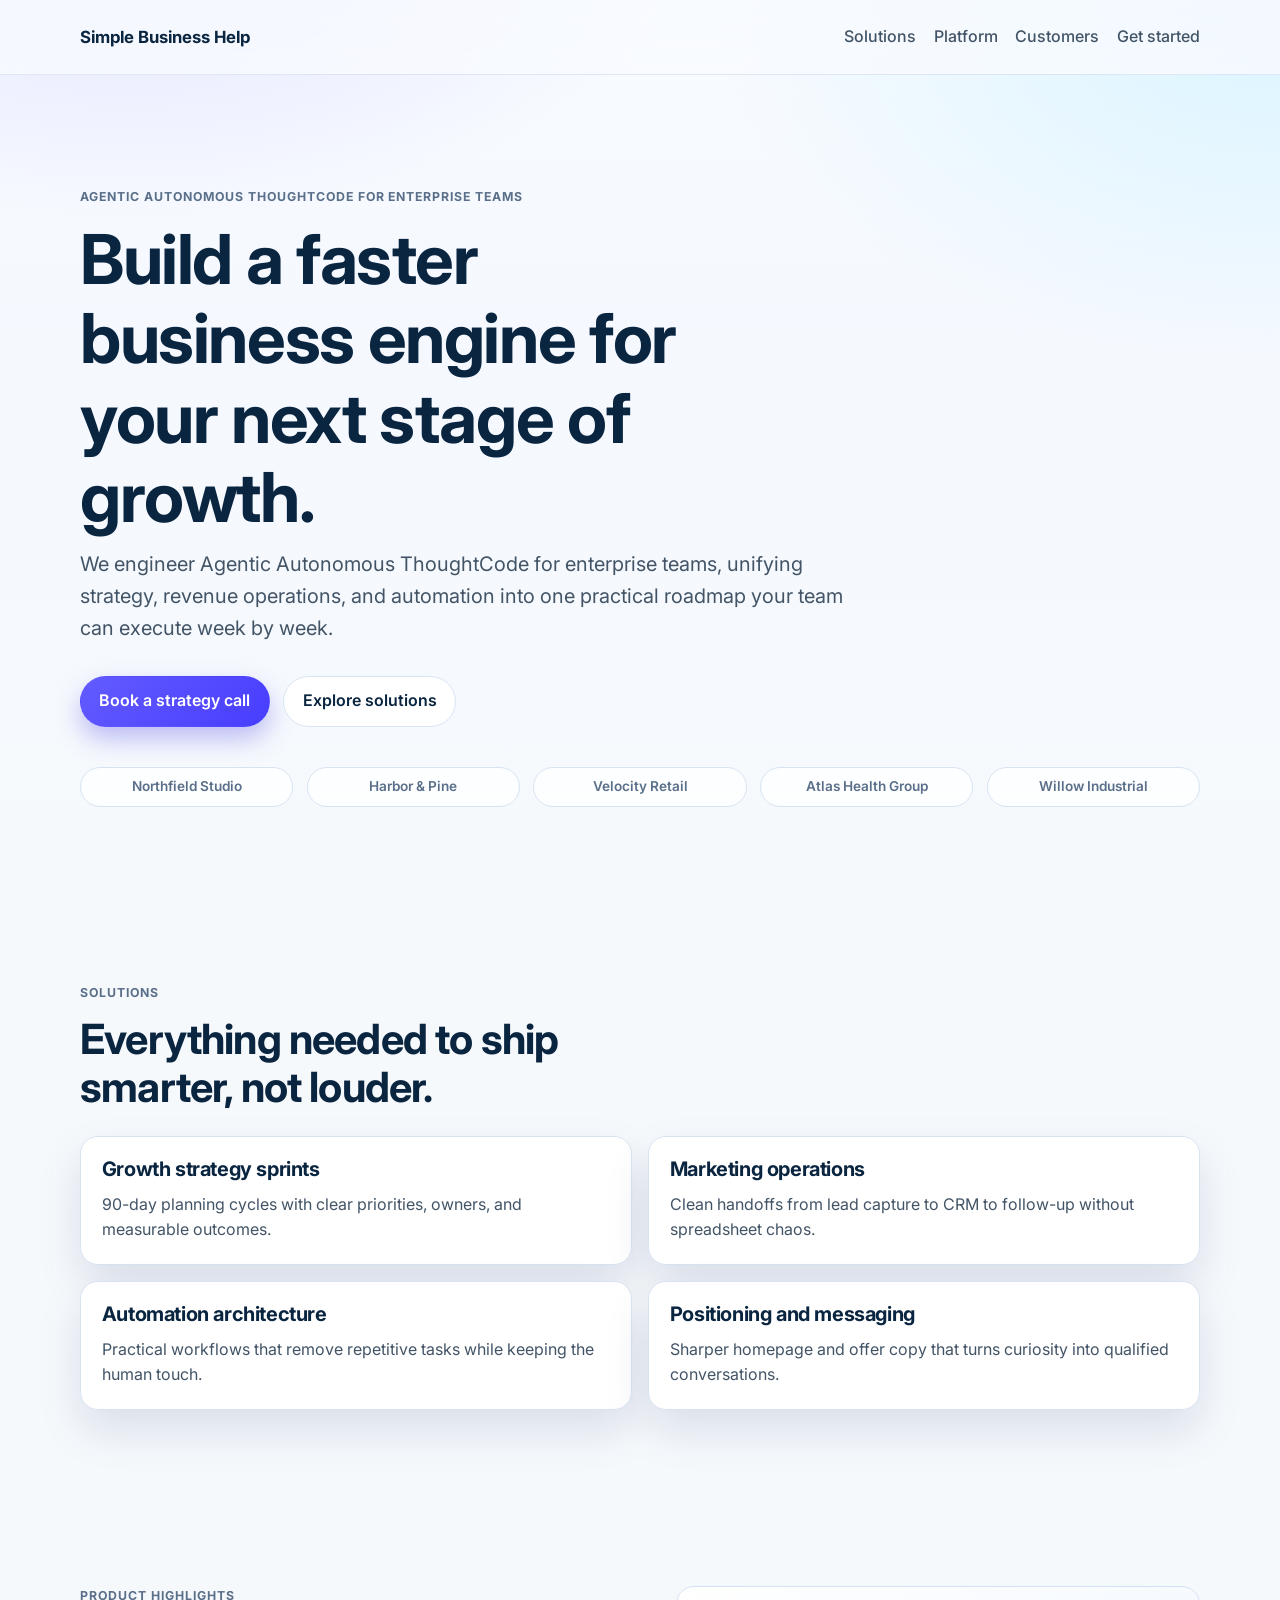
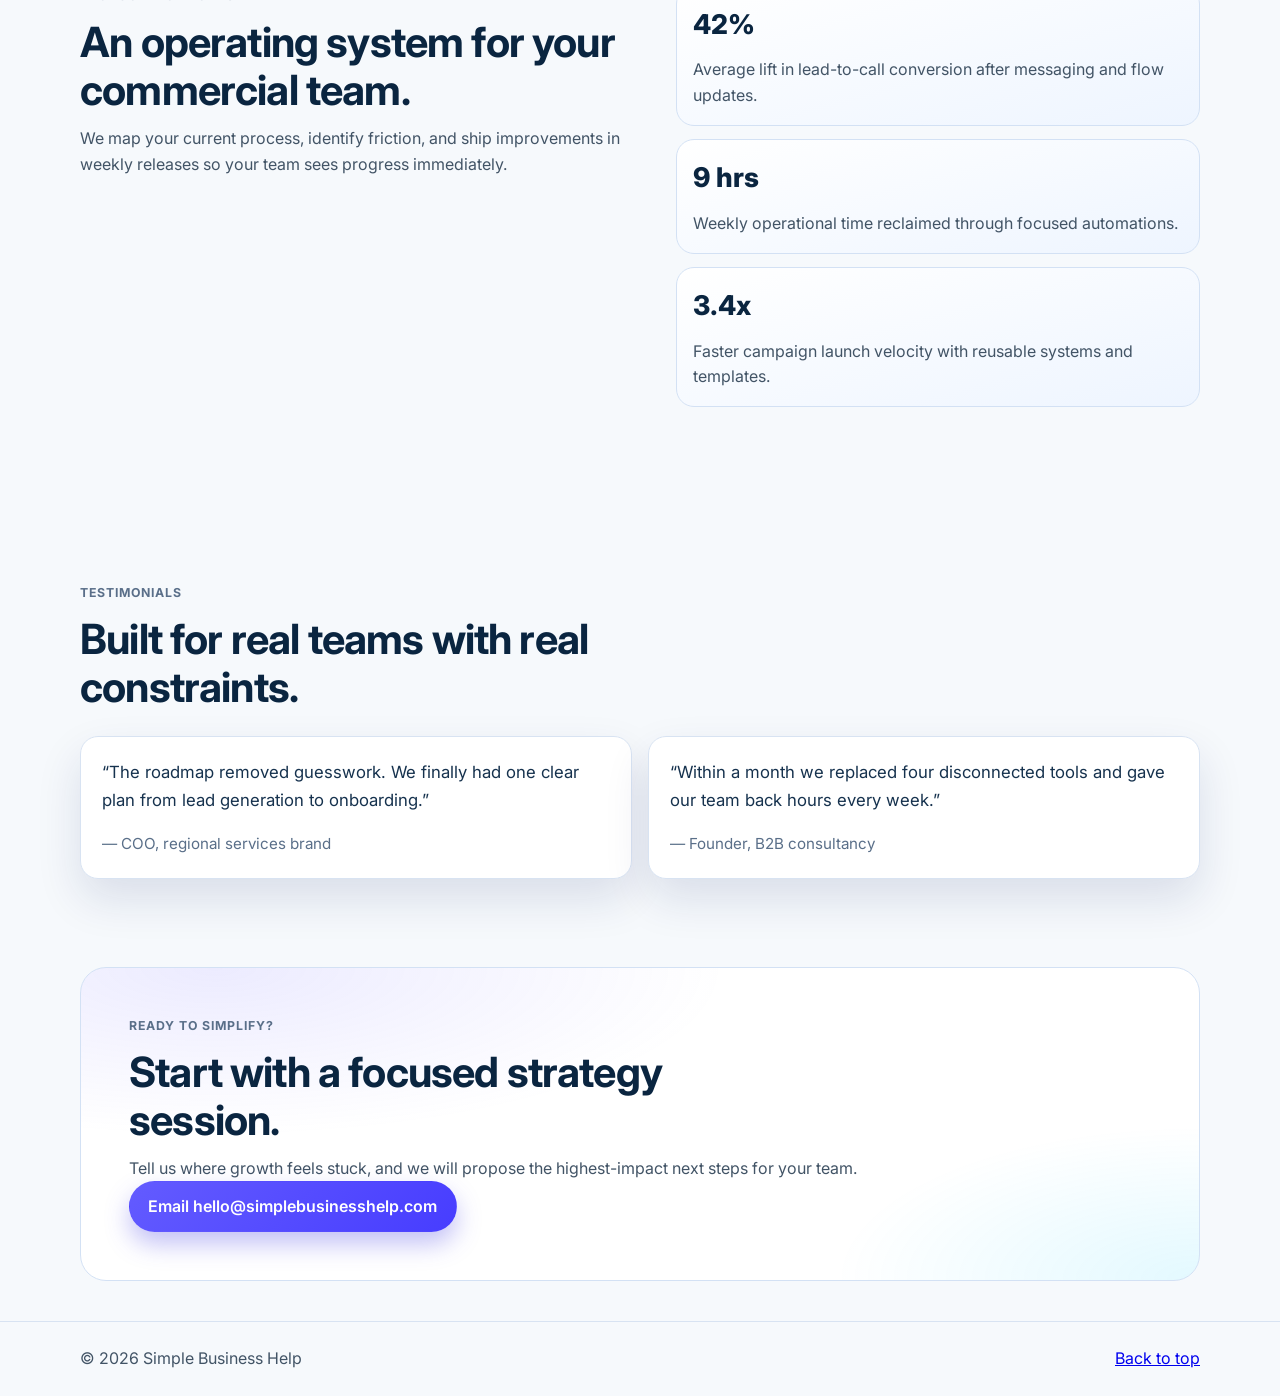
==== index.html @ e022839b "Correct capitalization in eyebrow text" ====
<!doctype html>
<html lang="en">
  <head>
    <meta charset="UTF-8" />
    <meta name="viewport" content="width=device-width, initial-scale=1.0" />
    <title>Simple Business Help</title>
    <meta
      name="description"
      content="Simple Business Help helps small teams modernize operations, marketing, and growth systems with practical advisory and implementation support."
    />
    <link rel="preconnect" href="https://fonts.googleapis.com" />
    <link rel="preconnect" href="https://fonts.gstatic.com" crossorigin />
    <link
      href="https://fonts.googleapis.com/css2?family=Inter:wght@400;500;600;700;800&display=swap"
      rel="stylesheet"
    />
    <link rel="stylesheet" href="styles.css" />
  </head>
  <body>
    <div class="page-glow" aria-hidden="true"></div>
    <header class="site-header">
      <div class="container nav-wrap">
        <a class="brand" href="#top">Simple Business Help</a>
        <button class="menu-toggle" aria-expanded="false" aria-controls="site-nav">
          Menu
        </button>
        <nav id="site-nav" class="site-nav" aria-label="Primary">
          <a href="#solutions">Solutions</a>
          <a href="#platform">Platform</a>
          <a href="#customers">Customers</a>
          <a href="#start">Get started</a>
        </nav>
      </div>
    </header>

    <main id="top">
      <section class="hero container section">
        <p class="eyebrow">Agentic Autonomous ThoughtCode for Enterprise Teams</p>
        <h1>Build a faster business engine for your next stage of growth.</h1>
        <p class="hero-copy">
          We engineer Agentic Autonomous ThoughtCode for enterprise teams, unifying strategy, revenue
          operations, and automation into one practical roadmap your team can execute week by week.
        </p>
        <div class="hero-cta">
          <a class="button button-primary" href="#start">Book a strategy call</a>
          <a class="button button-secondary" href="#solutions">Explore solutions</a>
        </div>
        <ul class="trust-strip" aria-label="Trusted by growing teams in many industries">
          <li>Northfield Studio</li>
          <li>Harbor &amp; Pine</li>
          <li>Velocity Retail</li>
          <li>Atlas Health Group</li>
          <li>Willow Industrial</li>
        </ul>
      </section>

      <section id="solutions" class="container section">
        <div class="section-title-wrap">
          <p class="eyebrow">Solutions</p>
          <h2>Everything needed to ship smarter, not louder.</h2>
        </div>
        <div class="feature-grid">
          <article class="card">
            <h3>Growth strategy sprints</h3>
            <p>90-day planning cycles with clear priorities, owners, and measurable outcomes.</p>
          </article>
          <article class="card">
            <h3>Marketing operations</h3>
            <p>Clean handoffs from lead capture to CRM to follow-up without spreadsheet chaos.</p>
          </article>
          <article class="card">
            <h3>Automation architecture</h3>
            <p>Practical workflows that remove repetitive tasks while keeping the human touch.</p>
          </article>
          <article class="card">
            <h3>Positioning and messaging</h3>
            <p>Sharper homepage and offer copy that turns curiosity into qualified conversations.</p>
          </article>
        </div>
      </section>

      <section id="platform" class="container section product-highlight">
        <div>
          <p class="eyebrow">Product highlights</p>
          <h2>An operating system for your commercial team.</h2>
          <p>
            We map your current process, identify friction, and ship improvements in weekly
            releases so your team sees progress immediately.
          </p>
        </div>
        <div class="stats-grid">
          <article class="stat-card">
            <p class="stat-value">42%</p>
            <p>Average lift in lead-to-call conversion after messaging and flow updates.</p>
          </article>
          <article class="stat-card">
            <p class="stat-value">9 hrs</p>
            <p>Weekly operational time reclaimed through focused automations.</p>
          </article>
          <article class="stat-card">
            <p class="stat-value">3.4x</p>
            <p>Faster campaign launch velocity with reusable systems and templates.</p>
          </article>
        </div>
      </section>

      <section id="customers" class="container section">
        <div class="section-title-wrap">
          <p class="eyebrow">Testimonials</p>
          <h2>Built for real teams with real constraints.</h2>
        </div>
        <div class="quote-grid">
          <blockquote class="quote-card">
            “The roadmap removed guesswork. We finally had one clear plan from lead generation to
            onboarding.”
            <cite>— COO, regional services brand</cite>
          </blockquote>
          <blockquote class="quote-card">
            “Within a month we replaced four disconnected tools and gave our team back hours every
            week.”
            <cite>— Founder, B2B consultancy</cite>
          </blockquote>
        </div>
      </section>

      <section id="start" class="container section final-cta">
        <p class="eyebrow">Ready to simplify?</p>
        <h2>Start with a focused strategy session.</h2>
        <p>
          Tell us where growth feels stuck, and we will propose the highest-impact next steps for
          your team.
        </p>
        <a class="button button-primary" href="mailto:hello@simplebusinesshelp.com"
          >Email hello@simplebusinesshelp.com</a
        >
      </section>
    </main>

    <footer class="site-footer">
      <div class="container footer-wrap">
        <p>© <span id="year"></span> Simple Business Help</p>
        <a href="#top">Back to top</a>
      </div>
    </footer>

    <script src="script.js"></script>
  </body>
</html>
---- styles.css ----
:root {
  --bg: #f6f9fc;
  --surface: #ffffff;
  --surface-soft: #f1f5fb;
  --line: #d8e3f2;
  --line-soft: #d3e1f4;
  --line-strong: rgba(216, 227, 242, 0.85);
  --text: #0a2540;
  --text-soft: #5a6f89;
  --text-strong: #16324e;
  --muted: #425466;
  --primary: #635bff;
  --primary-deep: #473dff;
  --ring: #0a2540;
  --shadow: 0 20px 45px rgba(15, 35, 95, 0.12);
  --max-width: 1120px;
  --header-height: 74px;
  --header-offset: calc(var(--header-height) + 8px);
}

* {
  box-sizing: border-box;
}

@media (prefers-reduced-motion: no-preference) {
  html {
    scroll-behavior: smooth;
  }
}

body {
  margin: 0;
  min-height: 100%;
  font-family: "Inter", -apple-system, BlinkMacSystemFont, "Segoe UI", sans-serif;
  color: var(--text);
  line-height: 1.6;
  background: var(--bg);
}

.page-glow {
  position: fixed;
  inset: 0;
  pointer-events: none;
  z-index: -1;
  background:
    radial-gradient(800px 420px at 10% -8%, rgba(99, 91, 255, 0.14), transparent 70%),
    radial-gradient(820px 520px at 100% 0, rgba(0, 200, 255, 0.12), transparent 70%),
    linear-gradient(180deg, #f8fbff 0%, #f5f9ff 35%, #f6f9fc 100%);
}

.container {
  width: min(var(--max-width), 92vw);
  margin: 0 auto;
}

.site-header {
  position: sticky;
  top: 0;
  z-index: 20;
  border-bottom: 1px solid var(--line-strong);
  backdrop-filter: blur(12px);
  background: rgba(248, 251, 255, 0.82);
}

.nav-wrap {
  min-height: var(--header-height);
  display: flex;
  align-items: center;
  justify-content: space-between;
  gap: 1rem;
}

.brand {
  color: var(--text);
  font-weight: 700;
  text-decoration: none;
  font-size: 1.05rem;
}

.site-nav {
  display: flex;
  align-items: center;
  gap: 1.1rem;
}

.site-nav a {
  color: var(--muted);
  text-decoration: none;
  font-weight: 500;
}

.menu-toggle {
  display: none;
  border: 1px solid var(--line);
  border-radius: 999px;
  background: var(--surface);
  color: var(--text);
  padding: 0.35rem 0.7rem;
  font: inherit;
}

.section {
  padding: clamp(3rem, 7vw, 5.5rem) 0;
}

.hero {
  padding-top: clamp(4rem, 9vw, 7rem);
}

.eyebrow {
  margin: 0 0 0.85rem;
  color: var(--text-soft);
  text-transform: uppercase;
  letter-spacing: 0.08em;
  font-size: 0.77rem;
  font-weight: 700;
}

h1,
h2,
h3 {
  margin: 0;
  line-height: 1.15;
  letter-spacing: -0.02em;
}

h1 {
  max-width: 15ch;
  font-size: clamp(2.2rem, 1rem + 7vw, 4.3rem);
}

h2 {
  max-width: 21ch;
  font-size: clamp(1.65rem, 0.75rem + 4vw, 2.6rem);
}

h3 {
  font-size: 1.25rem;
}

p {
  margin: 0.7rem 0 0;
  color: var(--muted);
}

.hero-copy {
  max-width: 60ch;
  font-size: clamp(1rem, 0.75rem + 1.5vw, 1.25rem);
}

section[id],
#top {
  scroll-margin-top: var(--header-offset);
}

.hero-cta {
  margin-top: 2rem;
  display: flex;
  flex-wrap: wrap;
  gap: 0.85rem;
}

.button {
  display: inline-flex;
  align-items: center;
  justify-content: center;
  text-decoration: none;
  font-weight: 600;
  padding: 0.72rem 1.15rem;
  border-radius: 999px;
  border: 1px solid transparent;
  transition: transform 160ms ease, box-shadow 160ms ease, background-color 160ms ease;
}

.button:hover,
.button:focus-visible {
  transform: translateY(-1px);
}

.button-primary {
  color: #fff;
  background: linear-gradient(135deg, var(--primary), var(--primary-deep));
  box-shadow: 0 12px 25px rgba(83, 76, 230, 0.35);
}

.button-secondary {
  color: var(--text);
  background: #fff;
  border-color: var(--line);
}

.trust-strip {
  margin: 2.5rem 0 0;
  padding: 0;
  list-style: none;
  display: grid;
  grid-template-columns: repeat(5, minmax(130px, 1fr));
  gap: 0.85rem;
}

.trust-strip li {
  text-align: center;
  border: 1px solid var(--line);
  border-radius: 999px;
  padding: 0.52rem 0.8rem;
  background: rgba(255, 255, 255, 0.75);
  color: var(--text-soft);
  font-weight: 600;
  font-size: 0.85rem;
}

.section-title-wrap {
  margin-bottom: 1.5rem;
}

.feature-grid {
  display: grid;
  gap: 1rem;
  grid-template-columns: repeat(2, minmax(0, 1fr));
}

.card {
  border: 1px solid var(--line);
  border-radius: 18px;
  background: var(--surface);
  box-shadow: var(--shadow);
  padding: 1.3rem;
}

.product-highlight {
  display: grid;
  gap: 1.2rem;
  grid-template-columns: 1.1fr 1fr;
}

.stats-grid {
  display: grid;
  gap: 0.85rem;
}

.stat-card {
  border: 1px solid var(--line-soft);
  border-radius: 18px;
  padding: 1rem;
  background: linear-gradient(165deg, #ffffff, #eef5ff);
}

.stat-value {
  margin: 0;
  color: var(--text);
  font-size: 1.7rem;
  font-weight: 800;
}

.quote-grid {
  display: grid;
  gap: 1rem;
  grid-template-columns: repeat(2, minmax(0, 1fr));
}

.quote-card {
  margin: 0;
  border: 1px solid var(--line);
  border-radius: 18px;
  background: var(--surface);
  box-shadow: var(--shadow);
  padding: 1.3rem;
  color: var(--text-strong);
  font-size: 1.05rem;
  line-height: 1.7;
}

.quote-card cite {
  display: block;
  margin-top: 1rem;
  color: var(--text-soft);
  font-style: normal;
  font-size: 0.95rem;
}

.final-cta {
  border-radius: 26px;
  border: 1px solid var(--line-soft);
  padding: clamp(2rem, 5vw, 3rem);
  background:
    radial-gradient(730px 240px at 12% 0, rgba(99, 91, 255, 0.12), transparent 70%),
    radial-gradient(520px 220px at 100% 100%, rgba(0, 200, 255, 0.11), transparent 70%),
    #fff;
}

.site-footer {
  margin-top: 2.5rem;
  border-top: 1px solid var(--line);
}

.footer-wrap {
  min-height: 74px;
  display: flex;
  align-items: center;
  justify-content: space-between;
  gap: 1rem;
  flex-wrap: wrap;
}

.site-footer p {
  margin: 0;
}

a:focus-visible,
button:focus-visible {
  outline: 2px solid var(--ring);
  outline-offset: 2px;
}

.site-nav a:hover,
.site-nav a:focus-visible,
.site-footer a:hover,
.site-footer a:focus-visible {
  color: var(--text);
}

@media (max-width: 940px) {
  .trust-strip {
    grid-template-columns: repeat(3, minmax(0, 1fr));
  }

  .product-highlight,
  .quote-grid {
    grid-template-columns: 1fr;
  }
}

@media (max-width: 760px) {
  .menu-toggle {
    display: inline-flex;
  }

  .site-nav {
    position: absolute;
    top: calc(100% + 1px);
    left: 0;
    right: 0;
    display: none;
    flex-direction: column;
    align-items: flex-start;
    gap: 0.75rem;
    border-bottom: 1px solid var(--line);
    background: rgba(248, 251, 255, 0.97);
    padding: 1rem 4vw;
  }

  .site-nav.open {
    display: flex;
  }

  .feature-grid,
  .trust-strip {
    grid-template-columns: 1fr;
  }
}
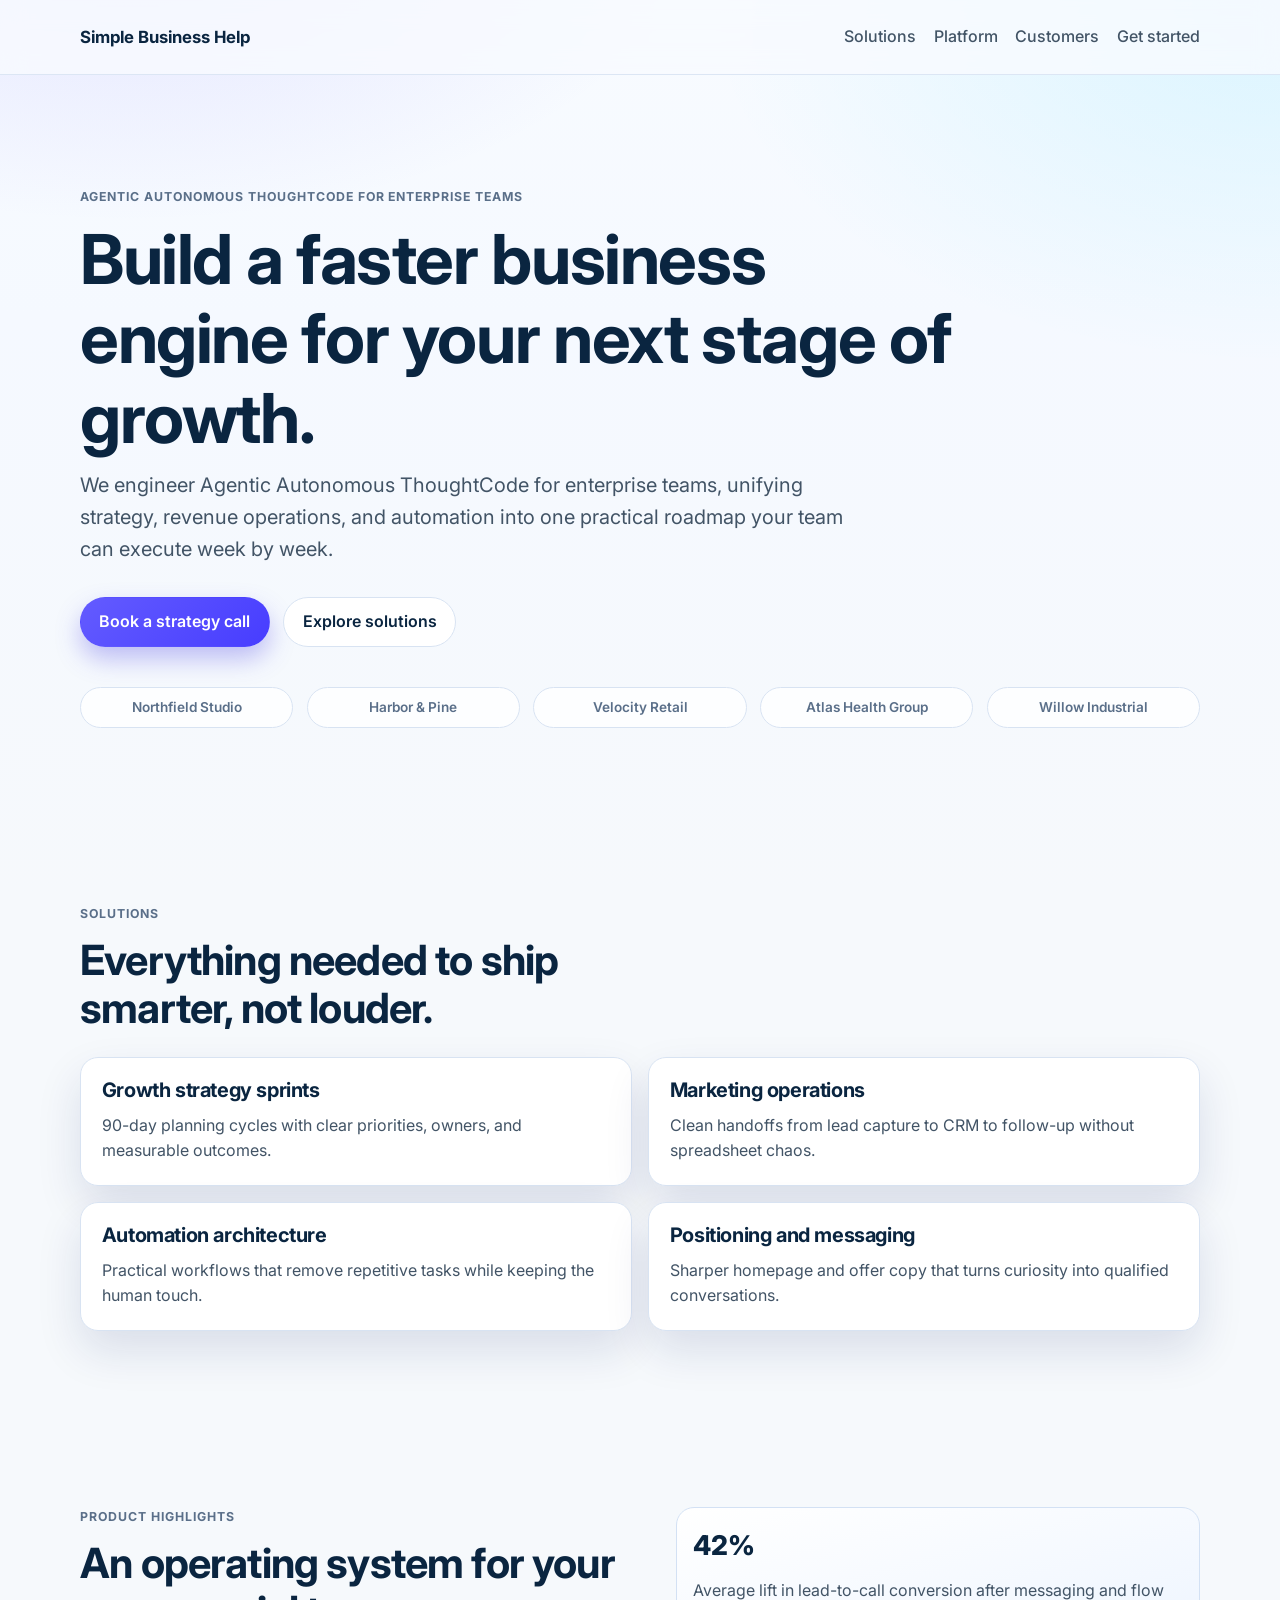
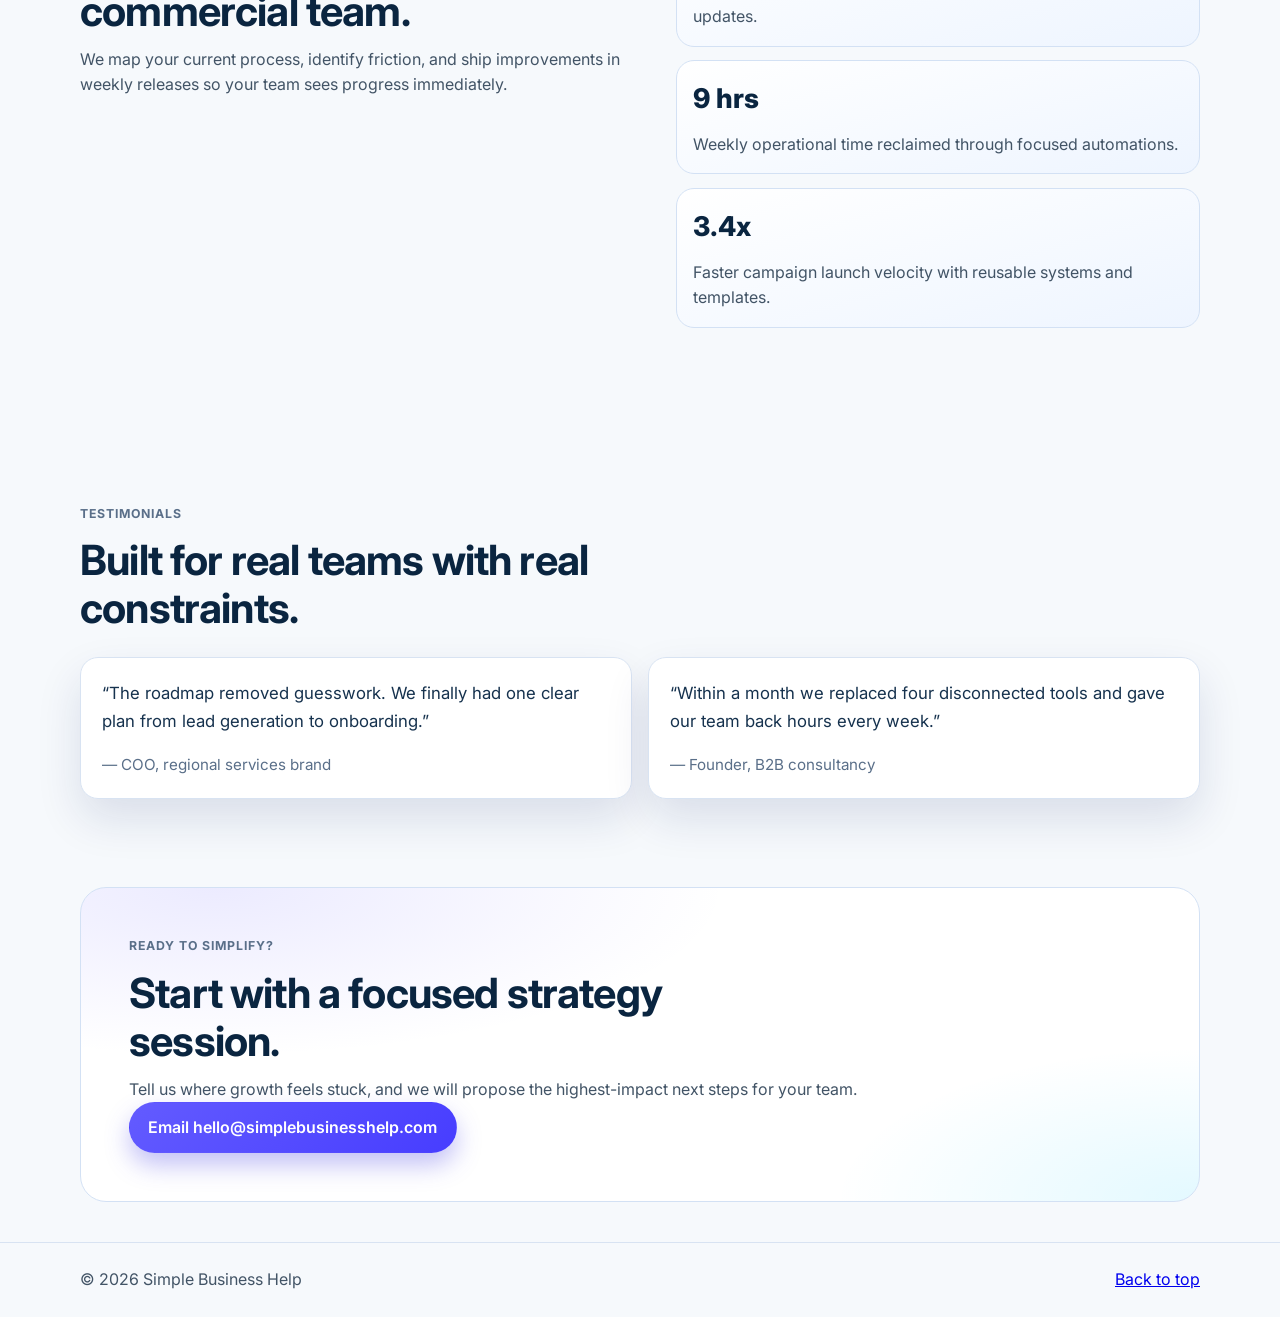
==== commit 4ae26a4d: "Force h1 line break after "business" in hero heading Agent-Logs-Url: https://github.com/brandonescha" ====
--- a/index.html
+++ b/index.html
@@ -36,7 +36,7 @@
     <main id="top">
       <section class="hero container section">
         <p class="eyebrow">Agentic Autonomous ThoughtCode for Enterprise Teams</p>
-        <h1>Build a faster business engine for your next stage of growth.</h1>
+        <h1>Build a faster business<br>engine for your next stage of growth.</h1>
         <p class="hero-copy">
           We engineer Agentic Autonomous ThoughtCode for enterprise teams, unifying strategy, revenue
           operations, and automation into one practical roadmap your team can execute week by week.
--- a/styles.css
+++ b/styles.css
@@ -125,7 +125,7 @@
 }
 
 h1 {
-  max-width: 15ch;
+  max-width: 20ch;
   font-size: clamp(2.2rem, 1rem + 7vw, 4.3rem);
 }
 
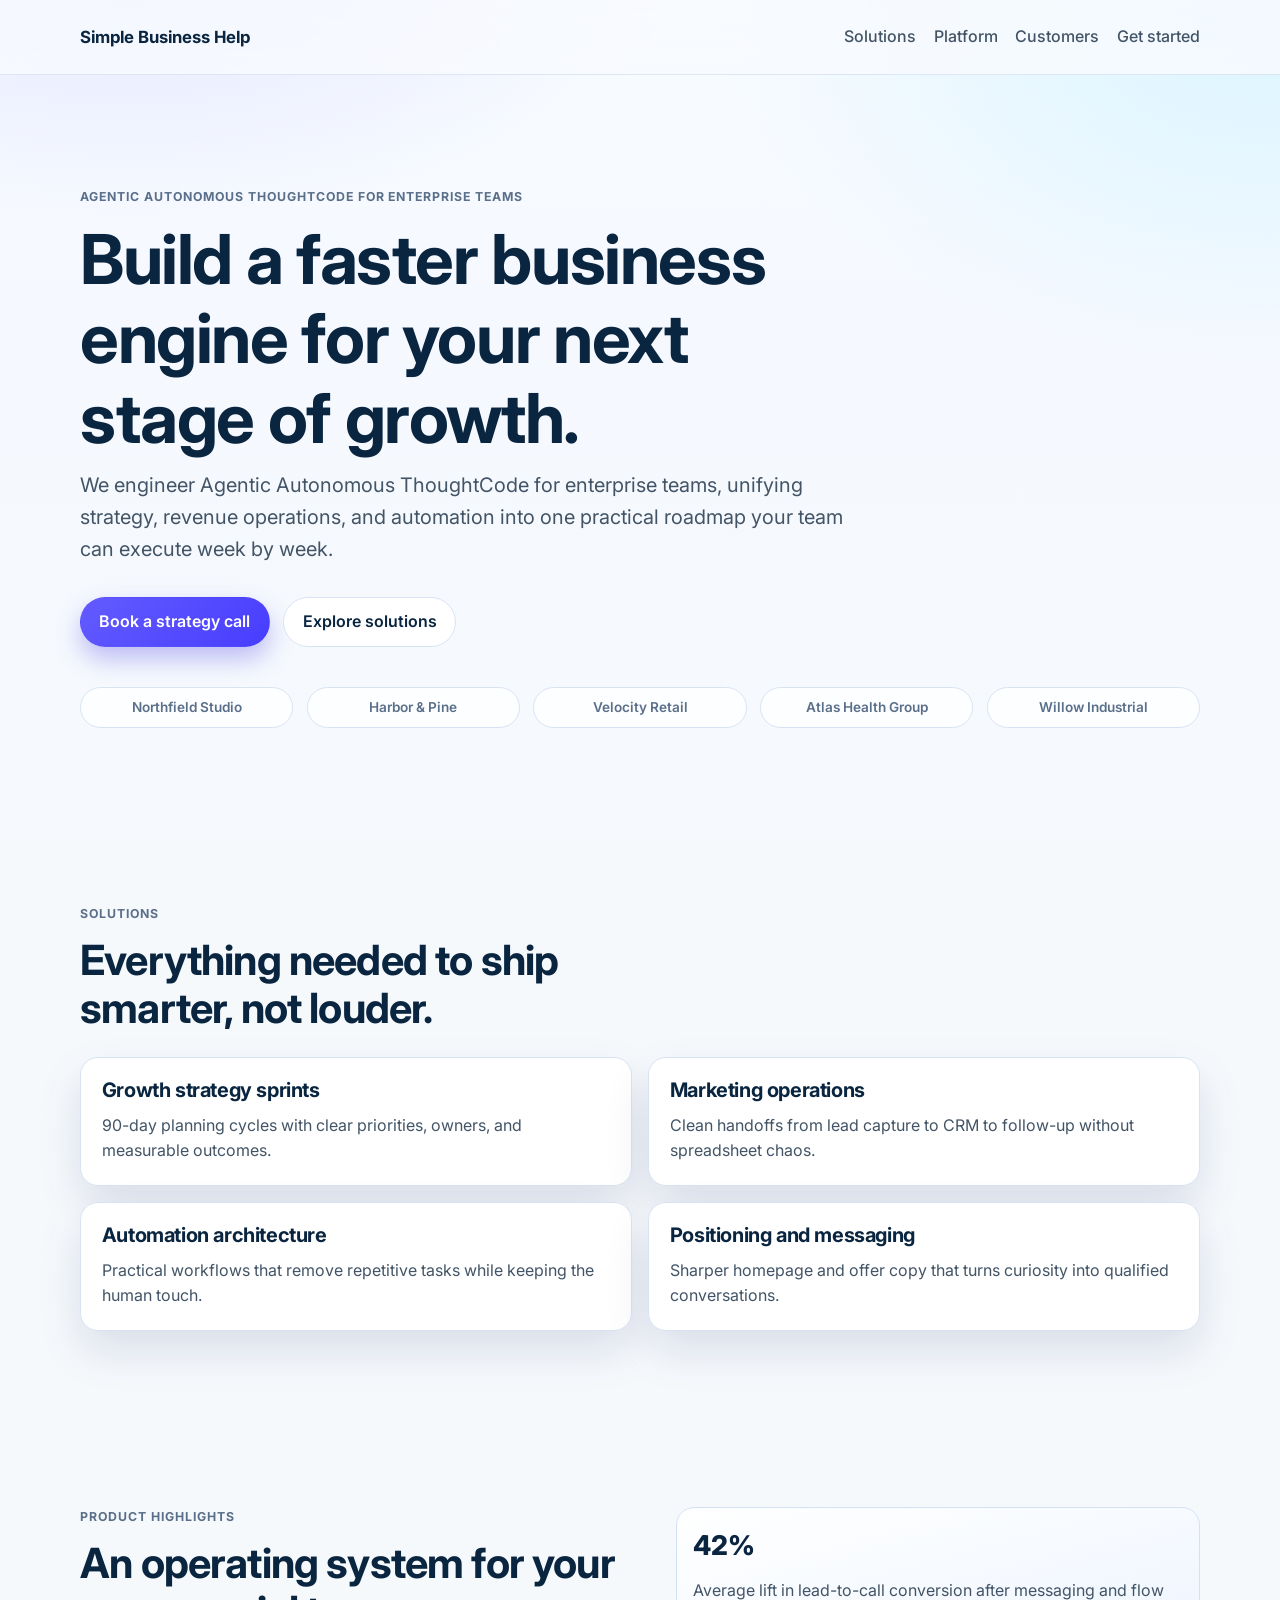
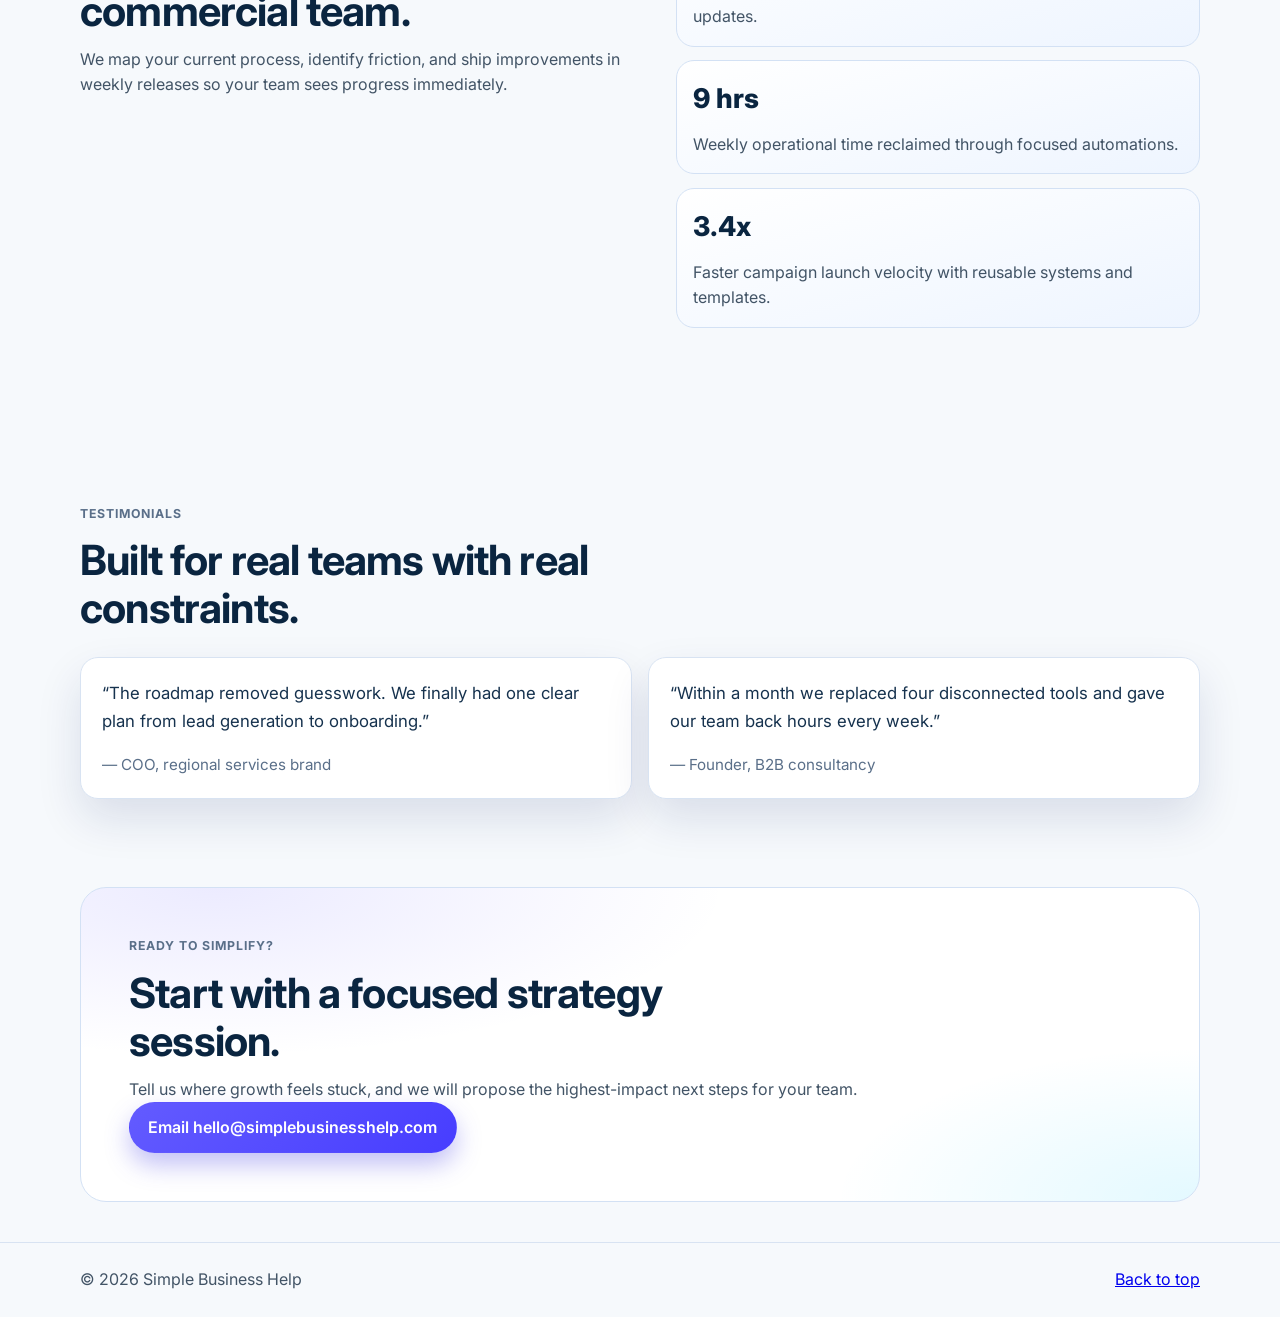
==== commit b5562c86: "Add line break between "next" and "stage" in hero h1 Agent-Logs-Url: https://github.com/brandonescha" ====
--- a/index.html
+++ b/index.html
@@ -36,7 +36,7 @@
     <main id="top">
       <section class="hero container section">
         <p class="eyebrow">Agentic Autonomous ThoughtCode for Enterprise Teams</p>
-        <h1>Build a faster business<br>engine for your next stage of growth.</h1>
+        <h1>Build a faster business<br>engine for your next<br>stage of growth.</h1>
         <p class="hero-copy">
           We engineer Agentic Autonomous ThoughtCode for enterprise teams, unifying strategy, revenue
           operations, and automation into one practical roadmap your team can execute week by week.
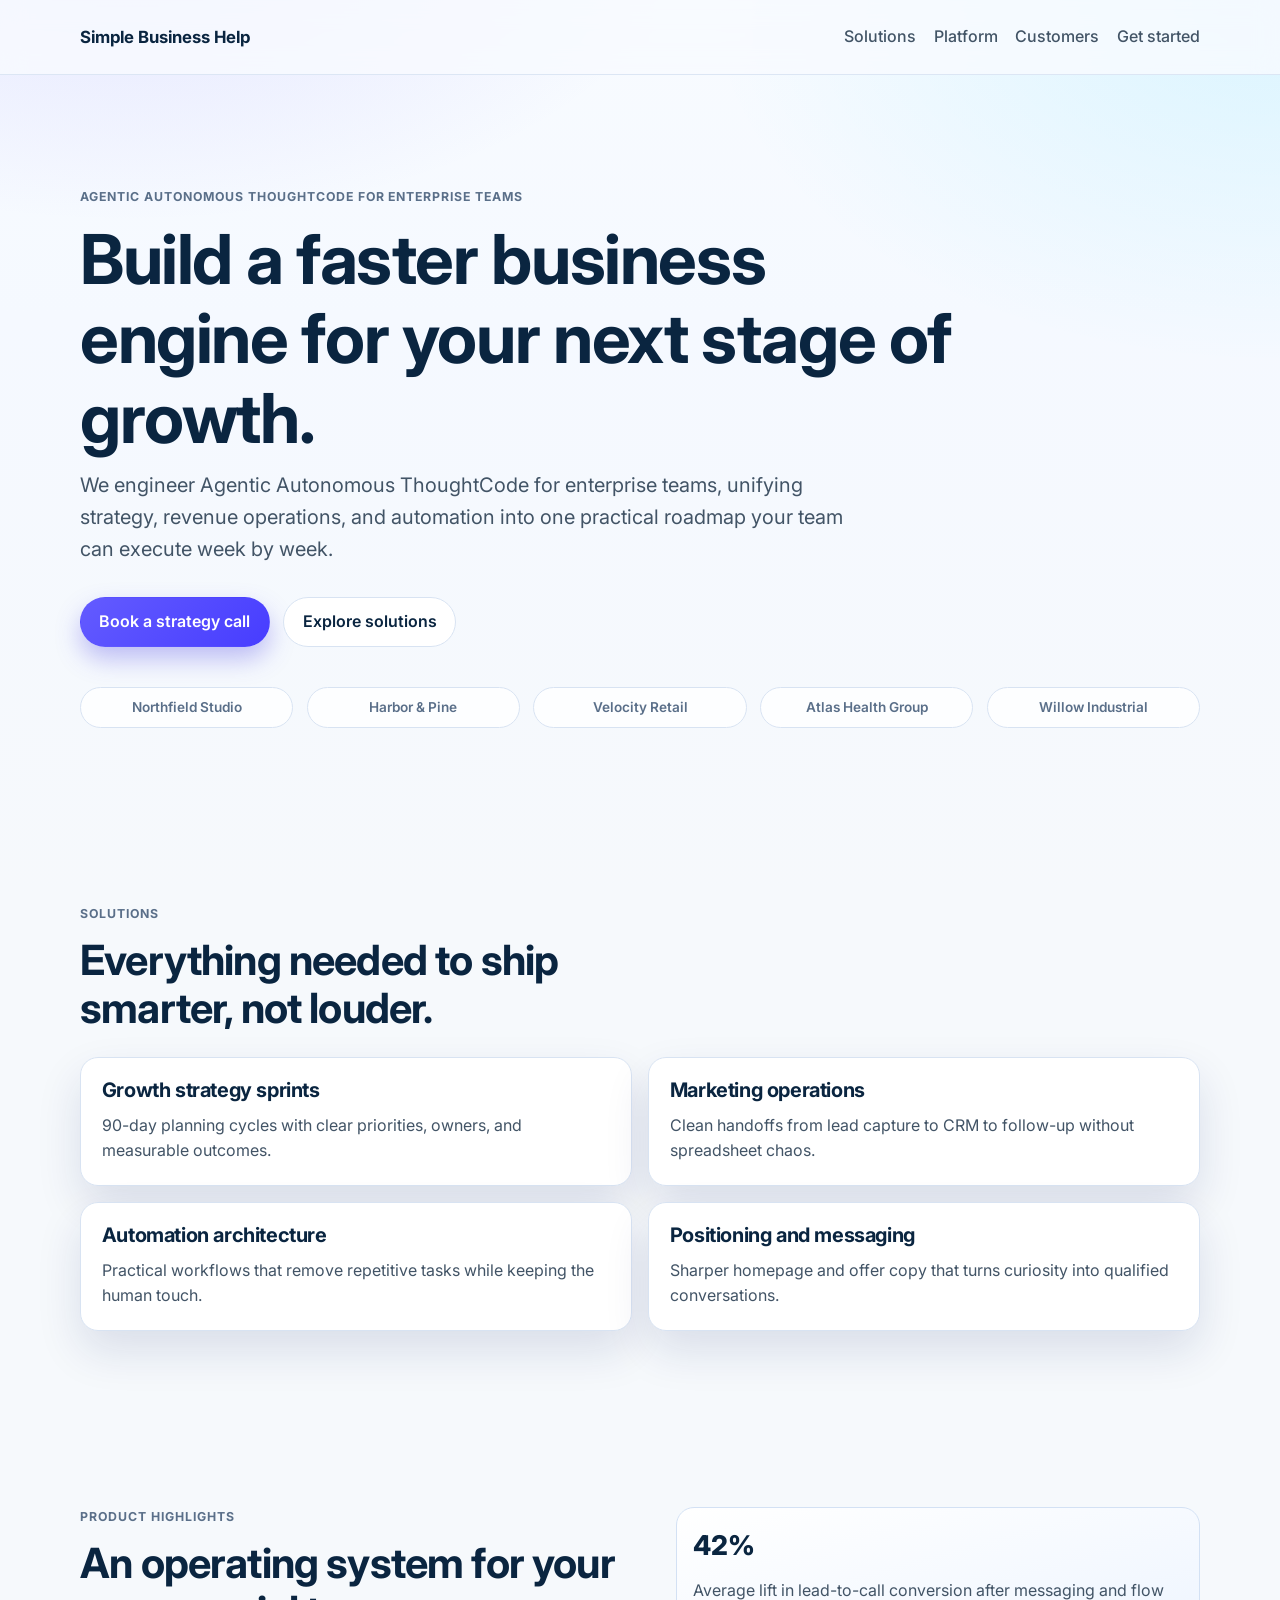
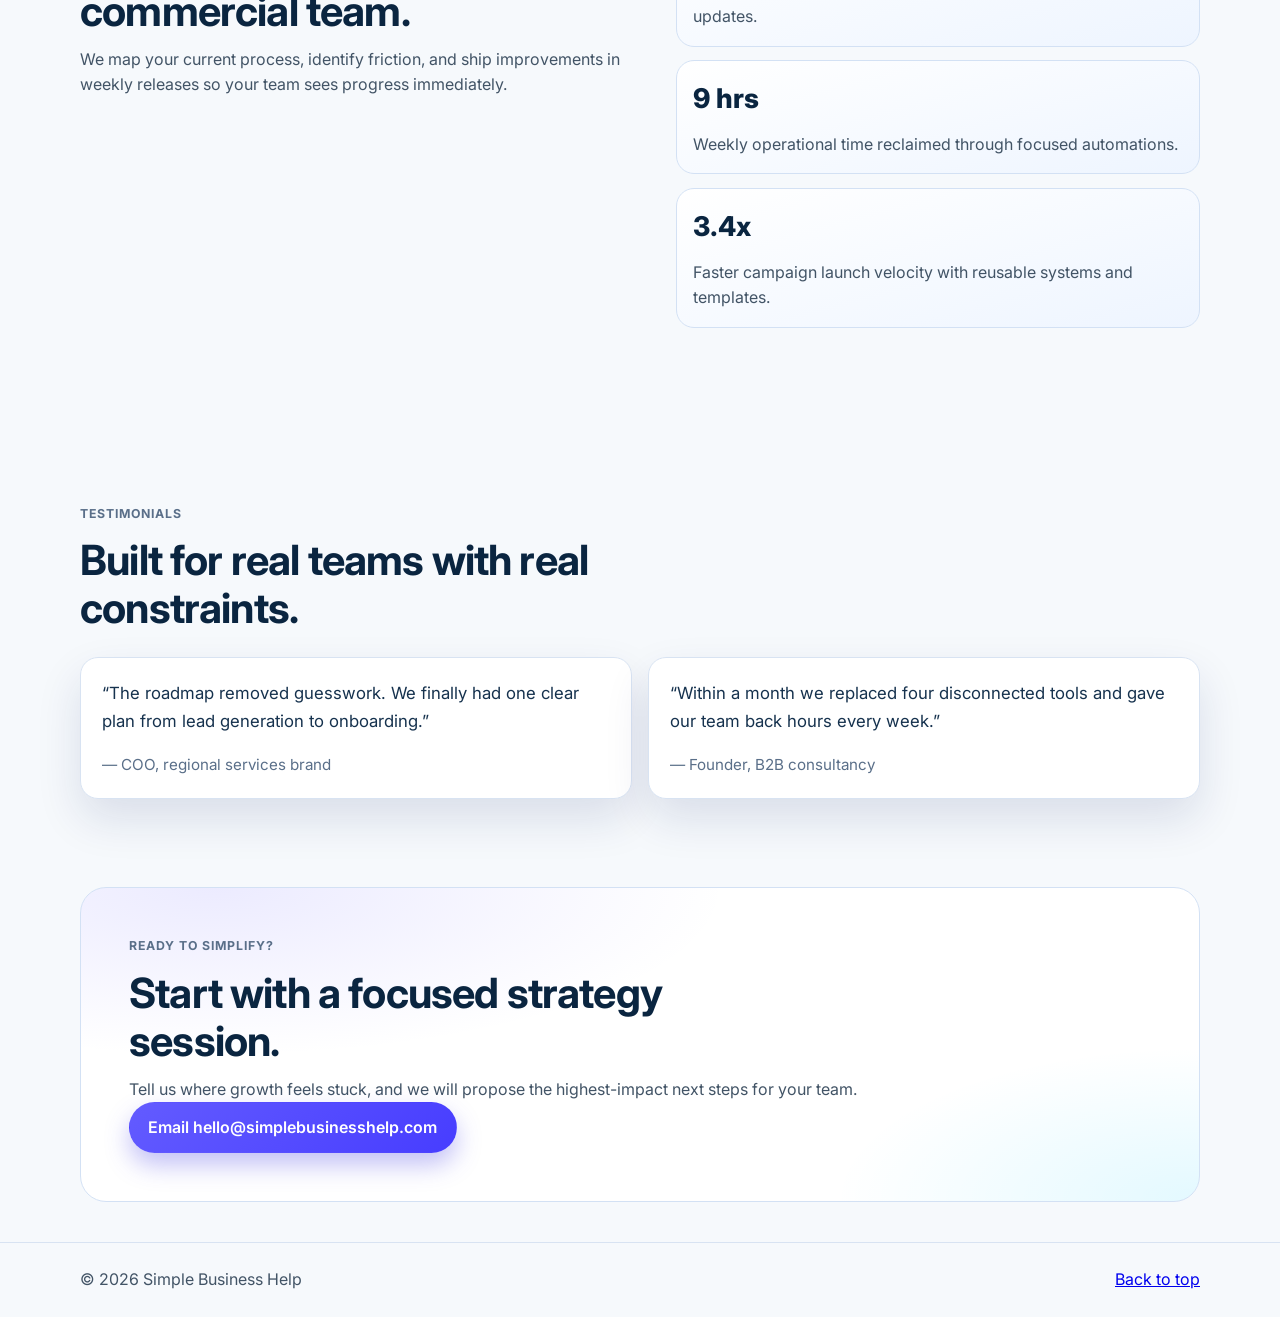
==== commit 56c64ccd: "Remove explicit <br> tags from hero h1, let CSS handle wrapping Agent-Logs-Url: https://github.com/b" ====
--- a/index.html
+++ b/index.html
@@ -36,7 +36,7 @@
     <main id="top">
       <section class="hero container section">
         <p class="eyebrow">Agentic Autonomous ThoughtCode for Enterprise Teams</p>
-        <h1>Build a faster business<br>engine for your next<br>stage of growth.</h1>
+        <h1>Build a faster business engine for your next stage of growth.</h1>
         <p class="hero-copy">
           We engineer Agentic Autonomous ThoughtCode for enterprise teams, unifying strategy, revenue
           operations, and automation into one practical roadmap your team can execute week by week.
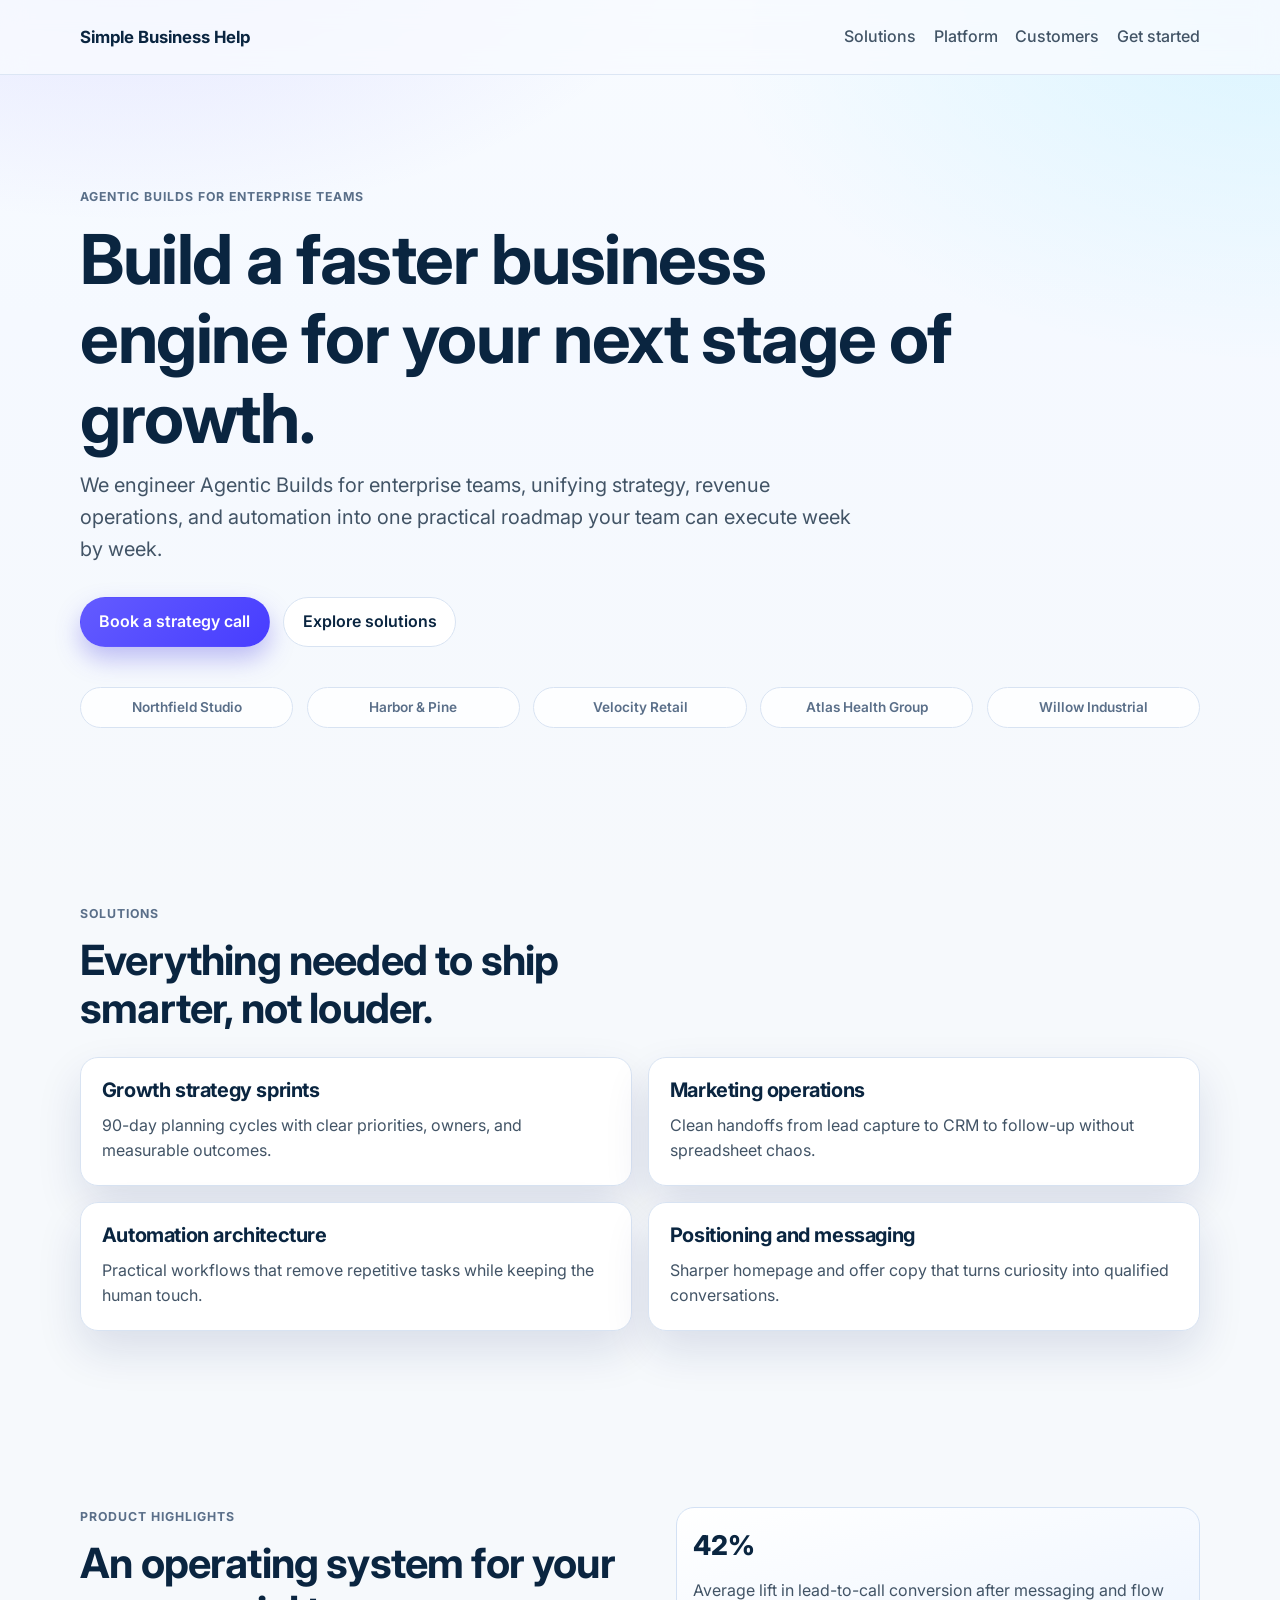
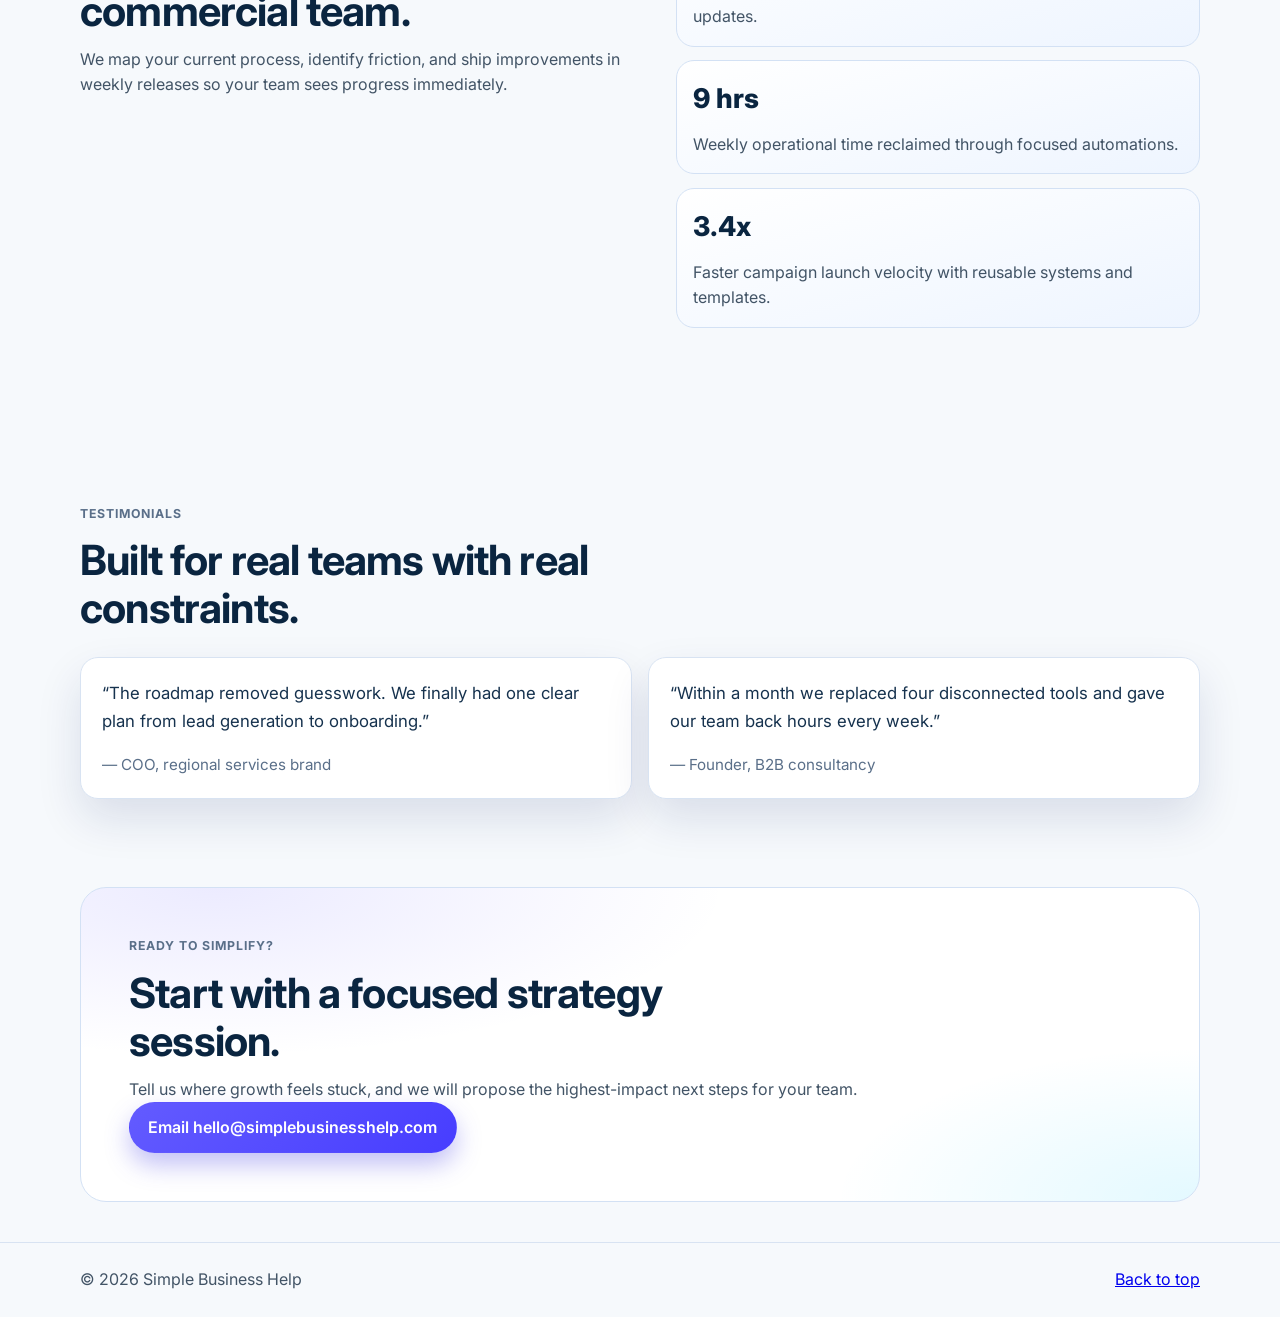
==== commit 7f314169: "Update text from "Agentic Autonomous ThoughtCode" to "Agentic Builds" in index.html Agent-Logs-Url: " ====
--- a/index.html
+++ b/index.html
@@ -35,10 +35,10 @@
 
     <main id="top">
       <section class="hero container section">
-        <p class="eyebrow">Agentic Autonomous ThoughtCode for Enterprise Teams</p>
+        <p class="eyebrow">Agentic Builds for Enterprise Teams</p>
         <h1>Build a faster business engine for your next stage of growth.</h1>
         <p class="hero-copy">
-          We engineer Agentic Autonomous ThoughtCode for enterprise teams, unifying strategy, revenue
+          We engineer Agentic Builds for enterprise teams, unifying strategy, revenue
           operations, and automation into one practical roadmap your team can execute week by week.
         </p>
         <div class="hero-cta">
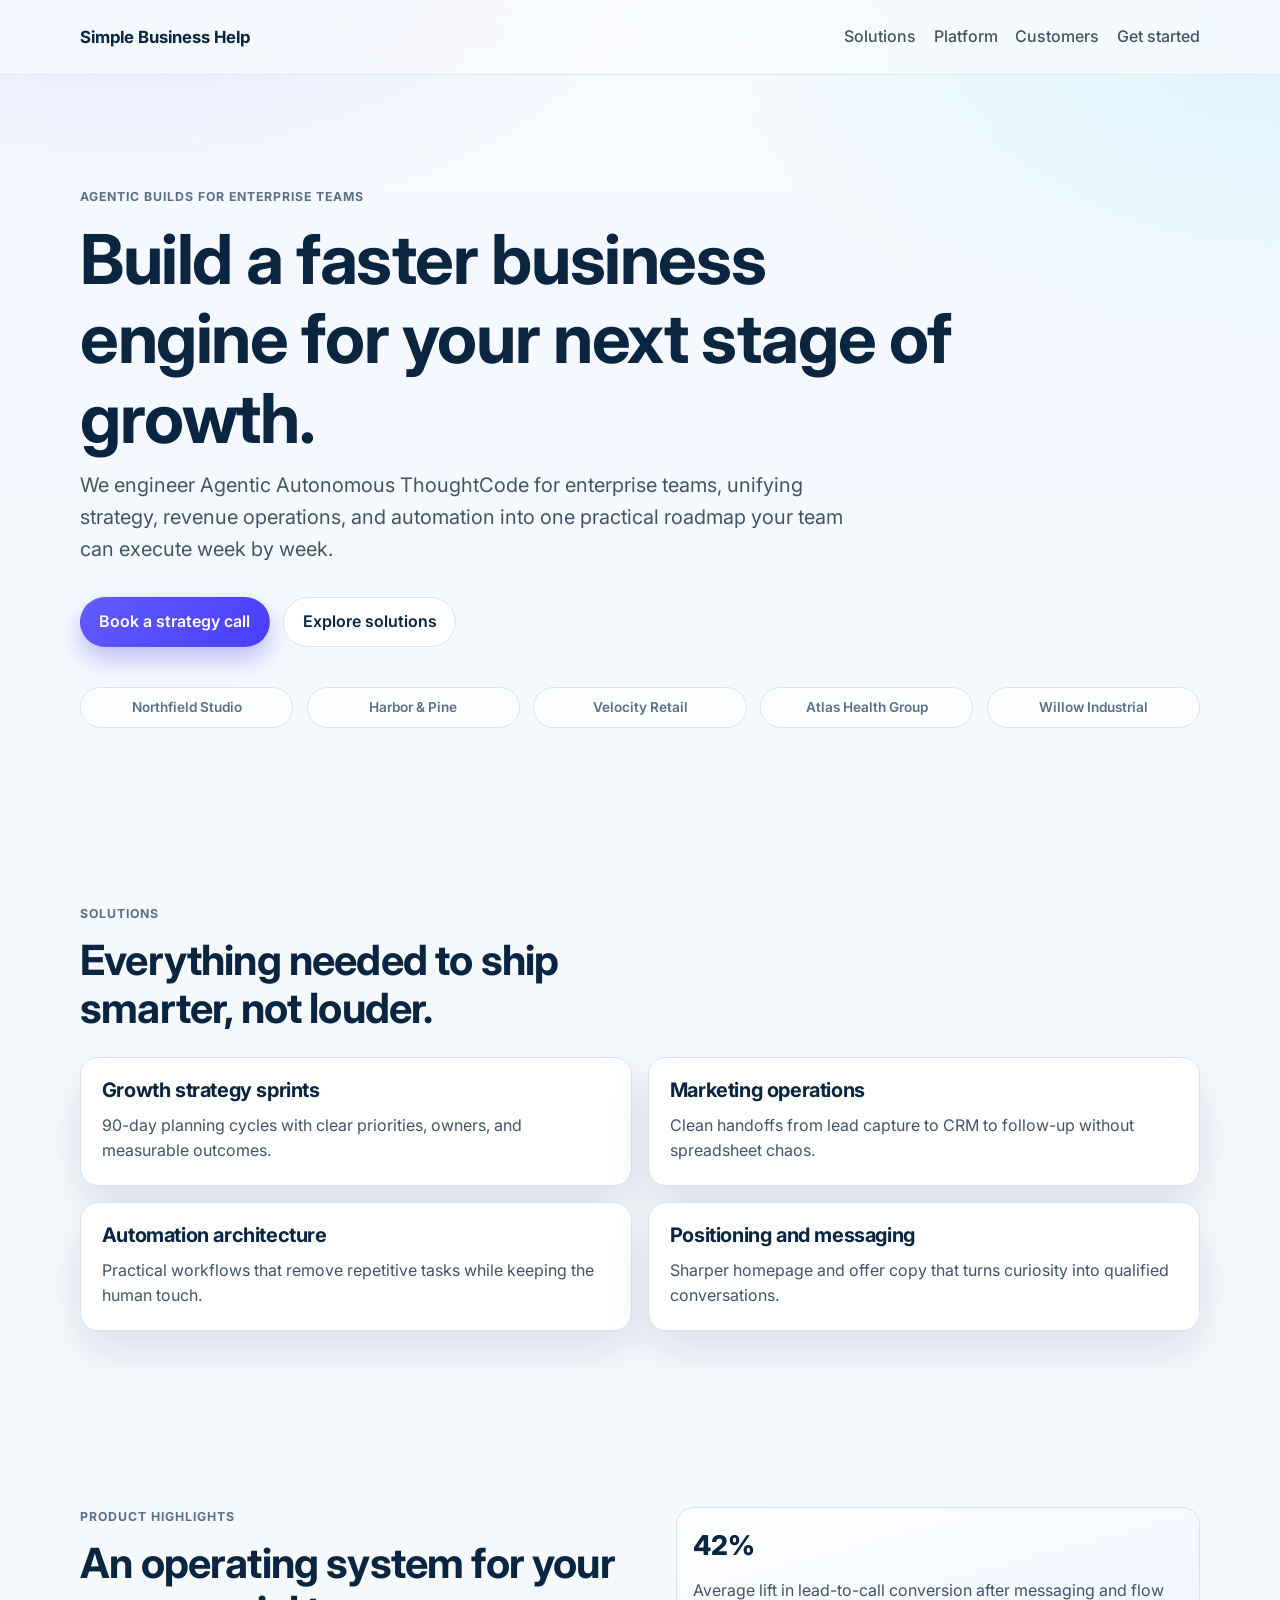
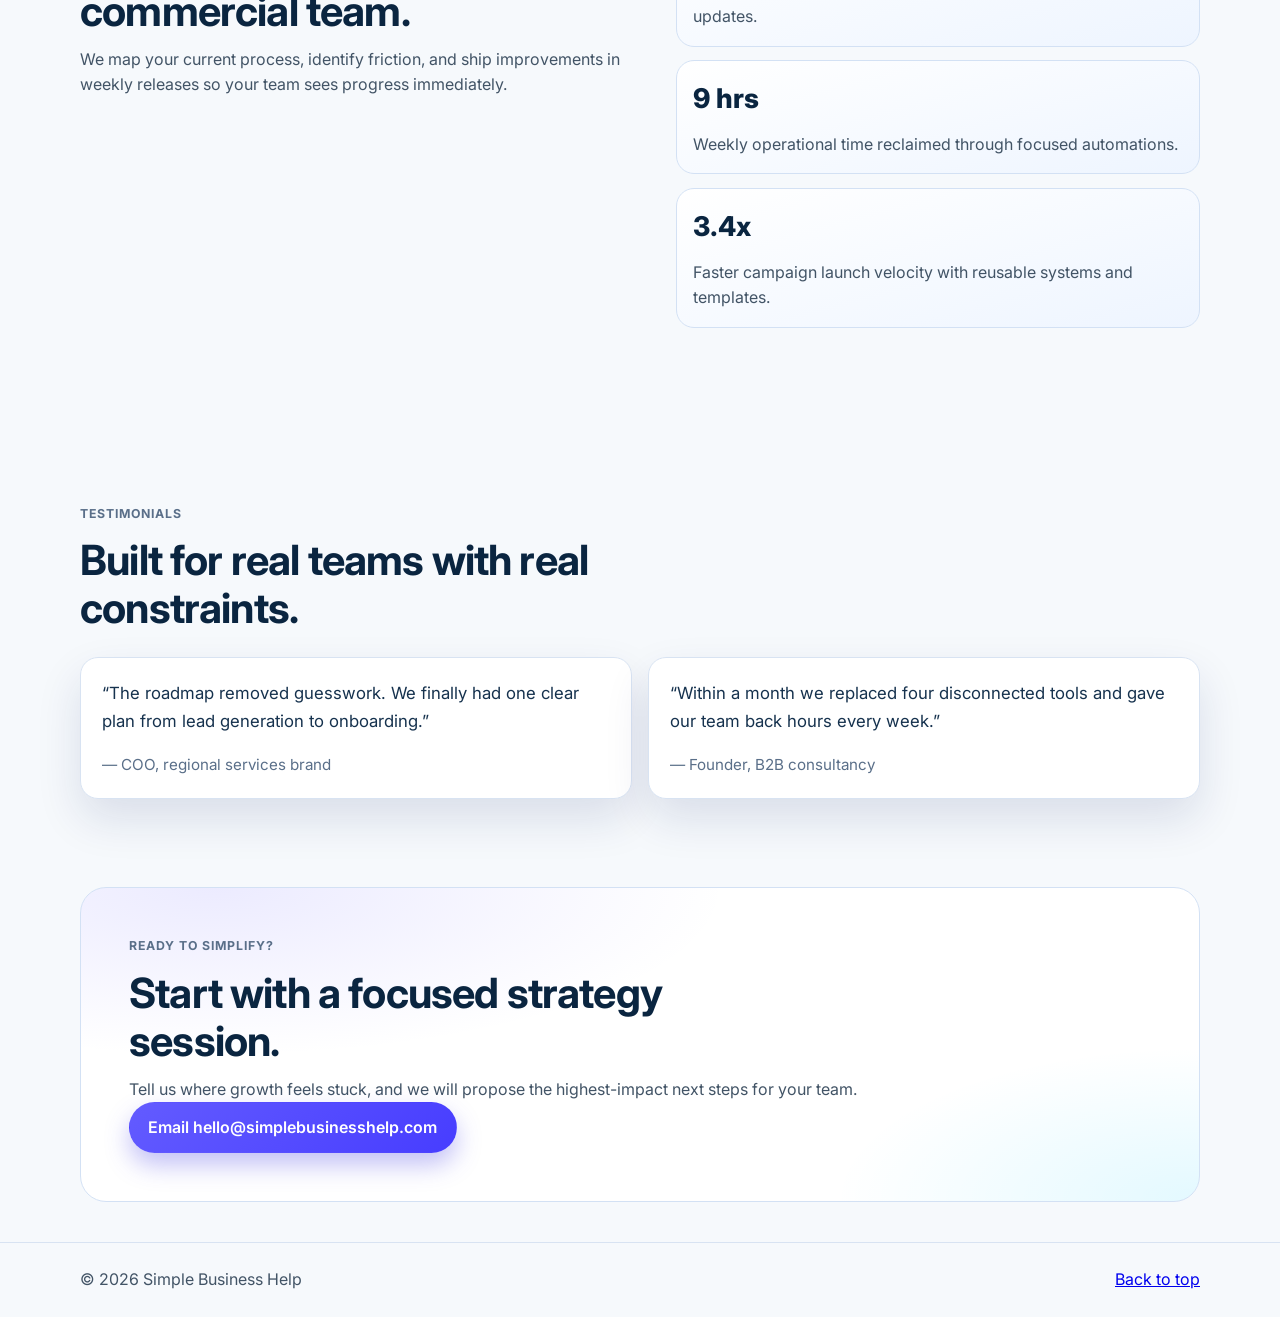
==== commit 6893666c: "Revert second occurrence - keep "Agentic Builds" only in eyebrow label Agent-Logs-Url: https://githu" ====
--- a/index.html
+++ b/index.html
@@ -38,7 +38,7 @@
         <p class="eyebrow">Agentic Builds for Enterprise Teams</p>
         <h1>Build a faster business engine for your next stage of growth.</h1>
         <p class="hero-copy">
-          We engineer Agentic Builds for enterprise teams, unifying strategy, revenue
+          We engineer Agentic Autonomous ThoughtCode for enterprise teams, unifying strategy, revenue
           operations, and automation into one practical roadmap your team can execute week by week.
         </p>
         <div class="hero-cta">
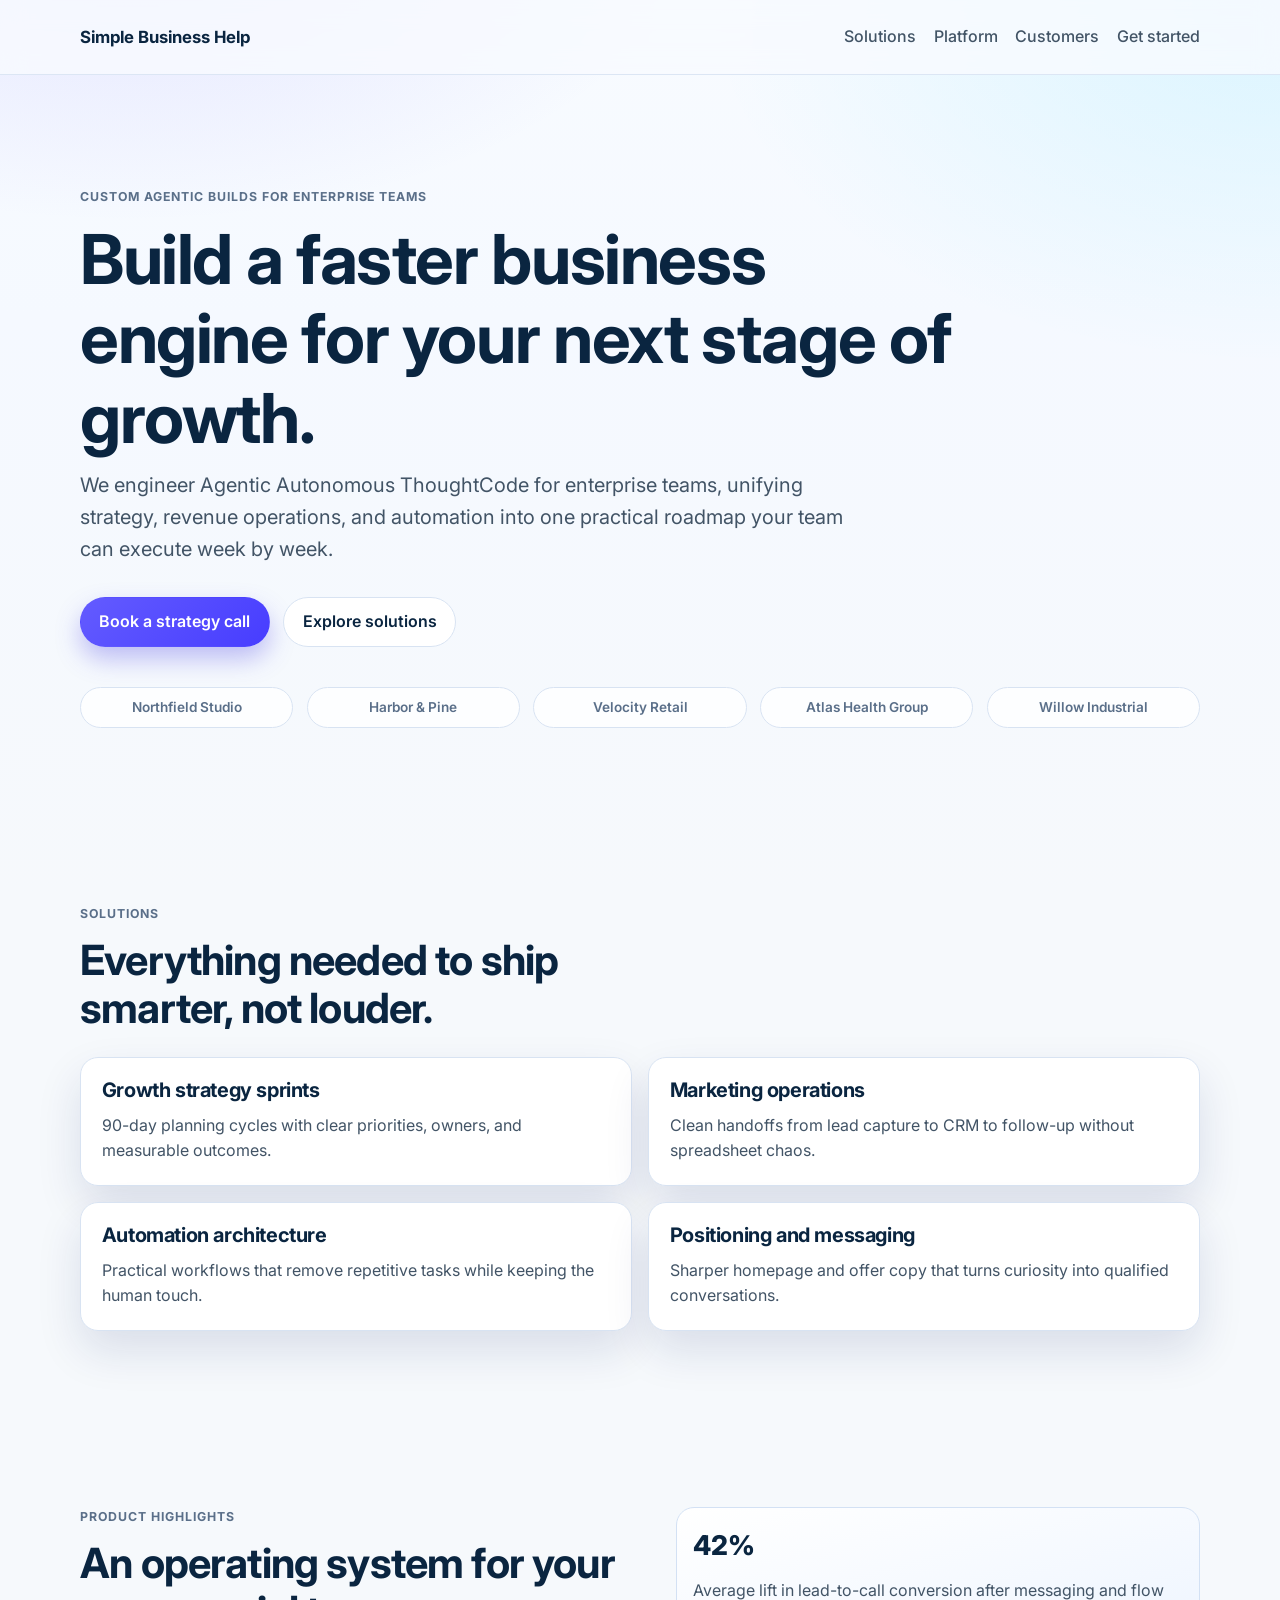
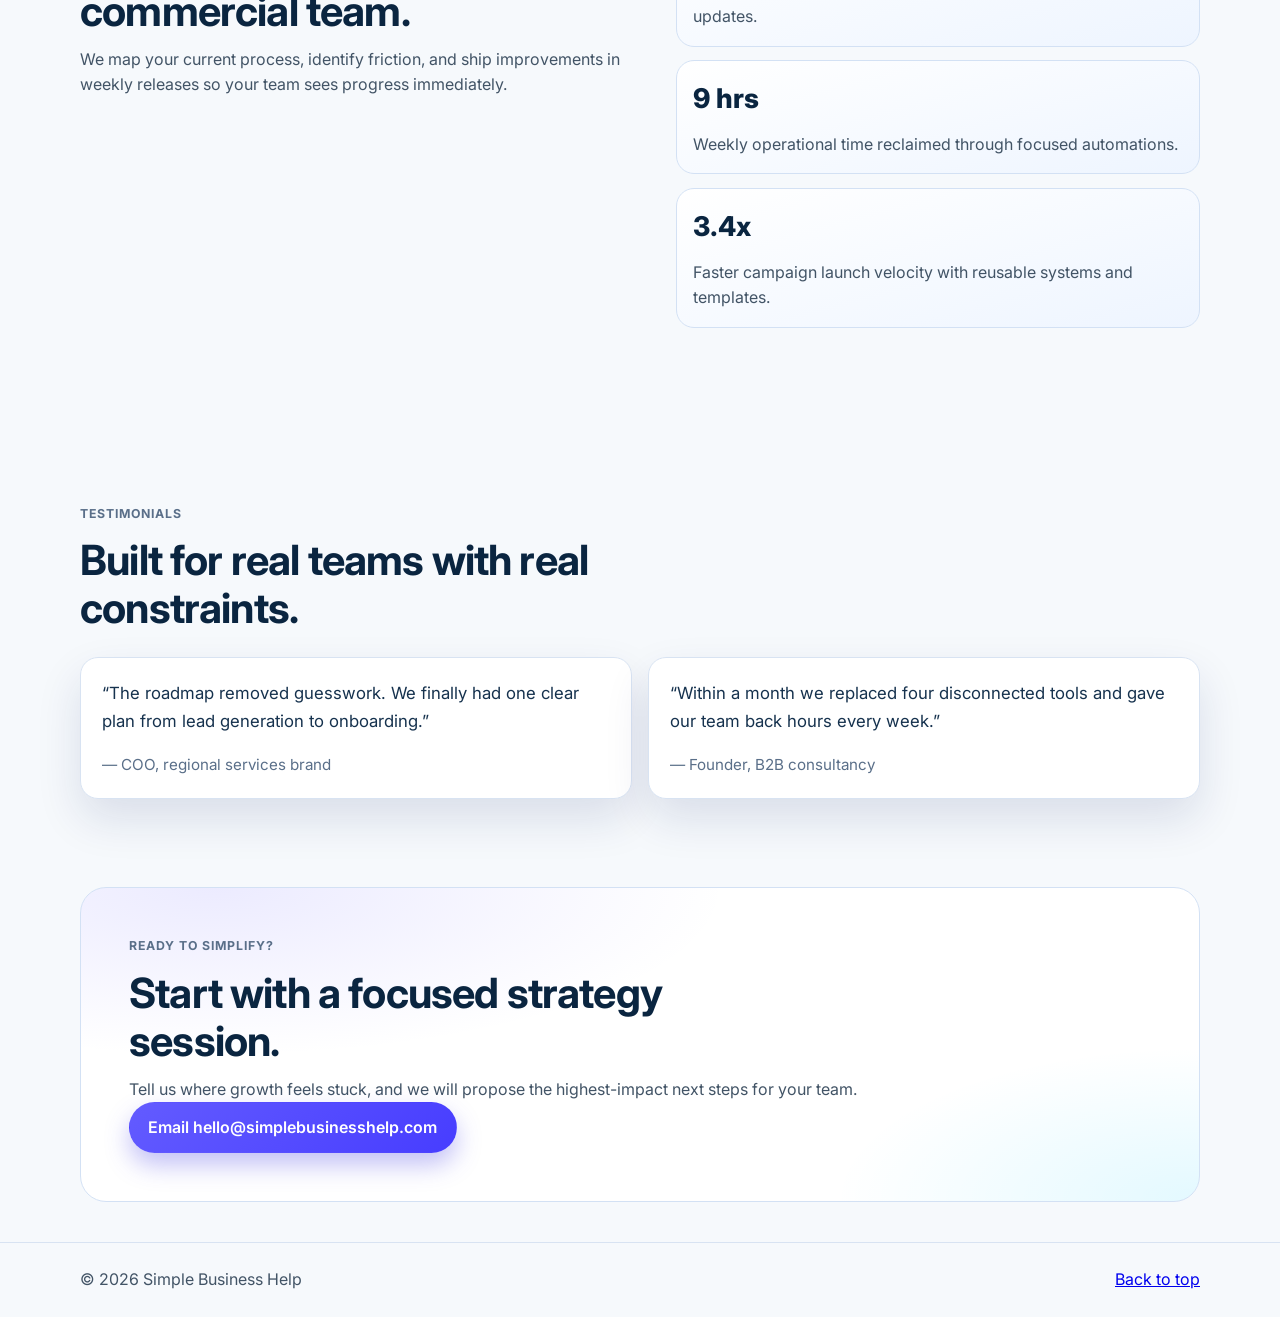
==== commit f03367e1: "Update eyebrow to "Custom Agentic Builds for Enterprise Teams" Agent-Logs-Url: https://github.com/br" ====
--- a/index.html
+++ b/index.html
@@ -35,7 +35,7 @@
 
     <main id="top">
       <section class="hero container section">
-        <p class="eyebrow">Agentic Builds for Enterprise Teams</p>
+        <p class="eyebrow">Custom Agentic Builds for Enterprise Teams</p>
         <h1>Build a faster business engine for your next stage of growth.</h1>
         <p class="hero-copy">
           We engineer Agentic Autonomous ThoughtCode for enterprise teams, unifying strategy, revenue
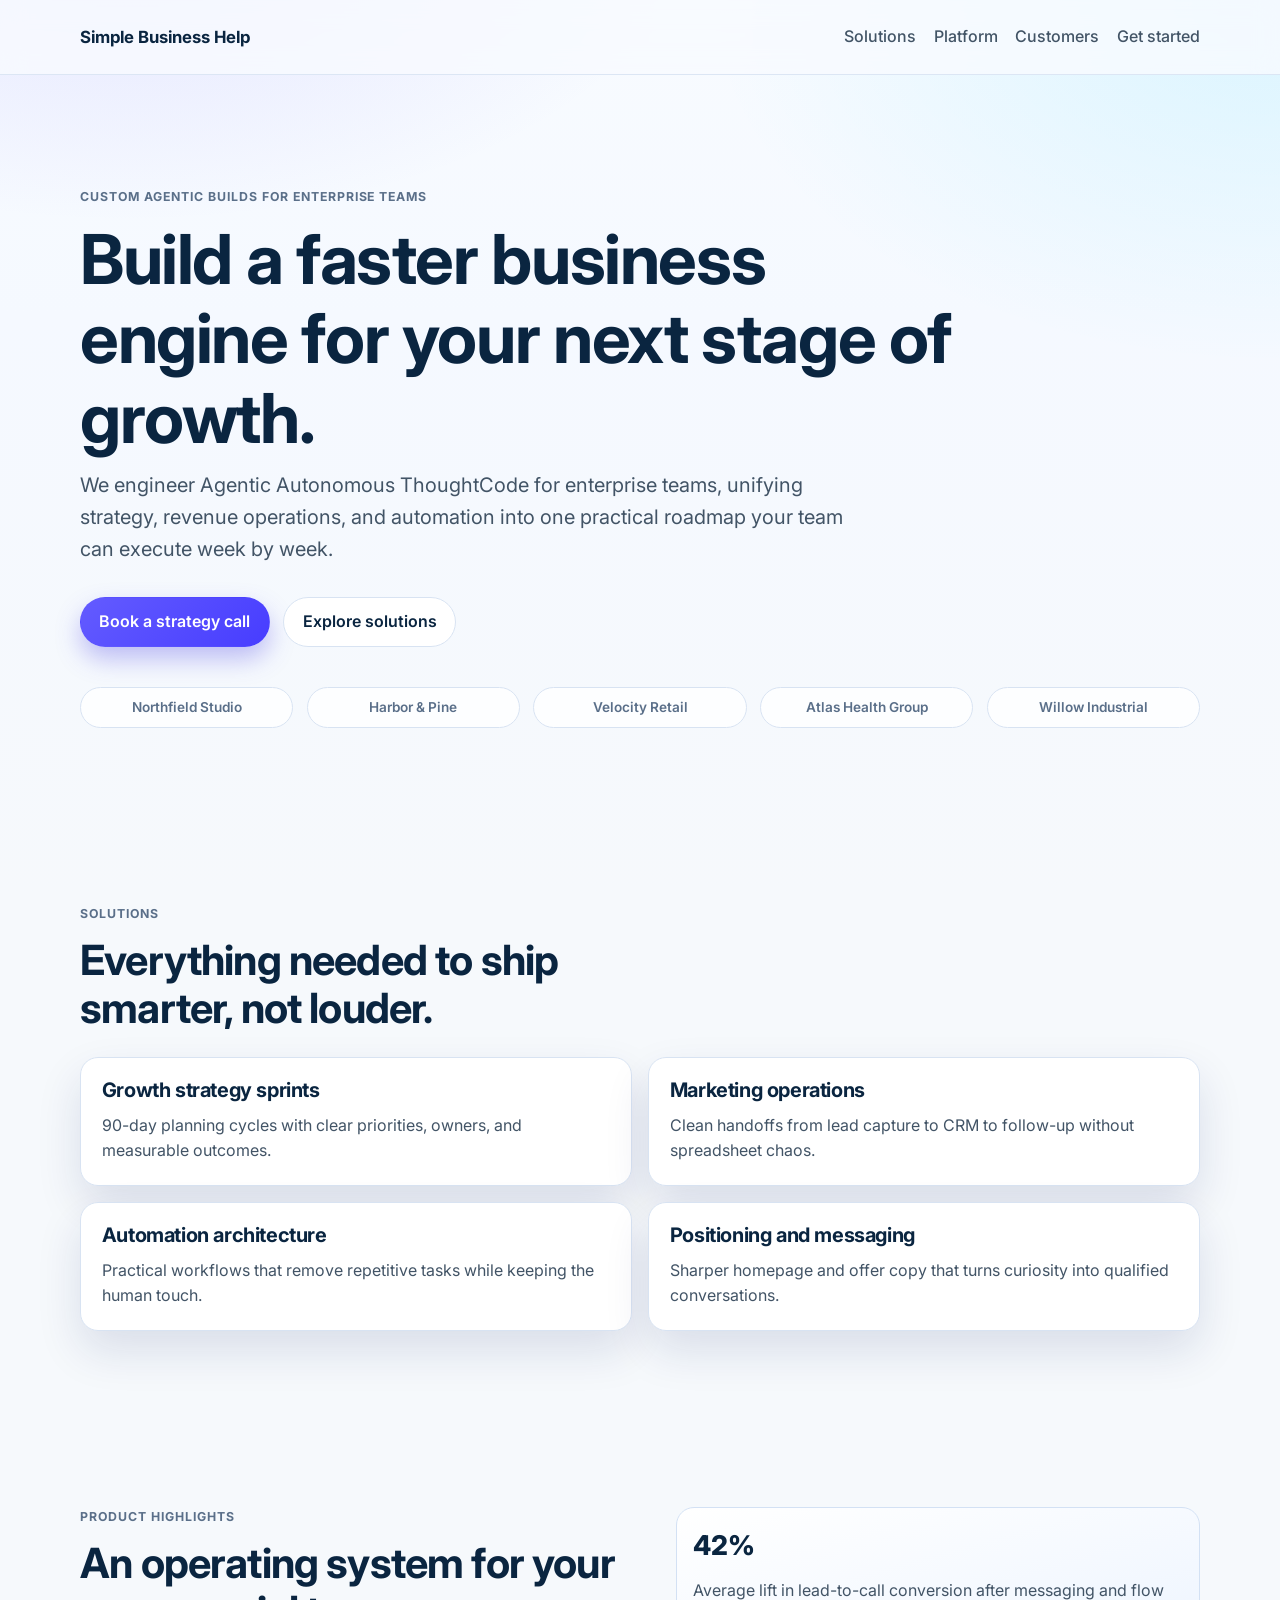
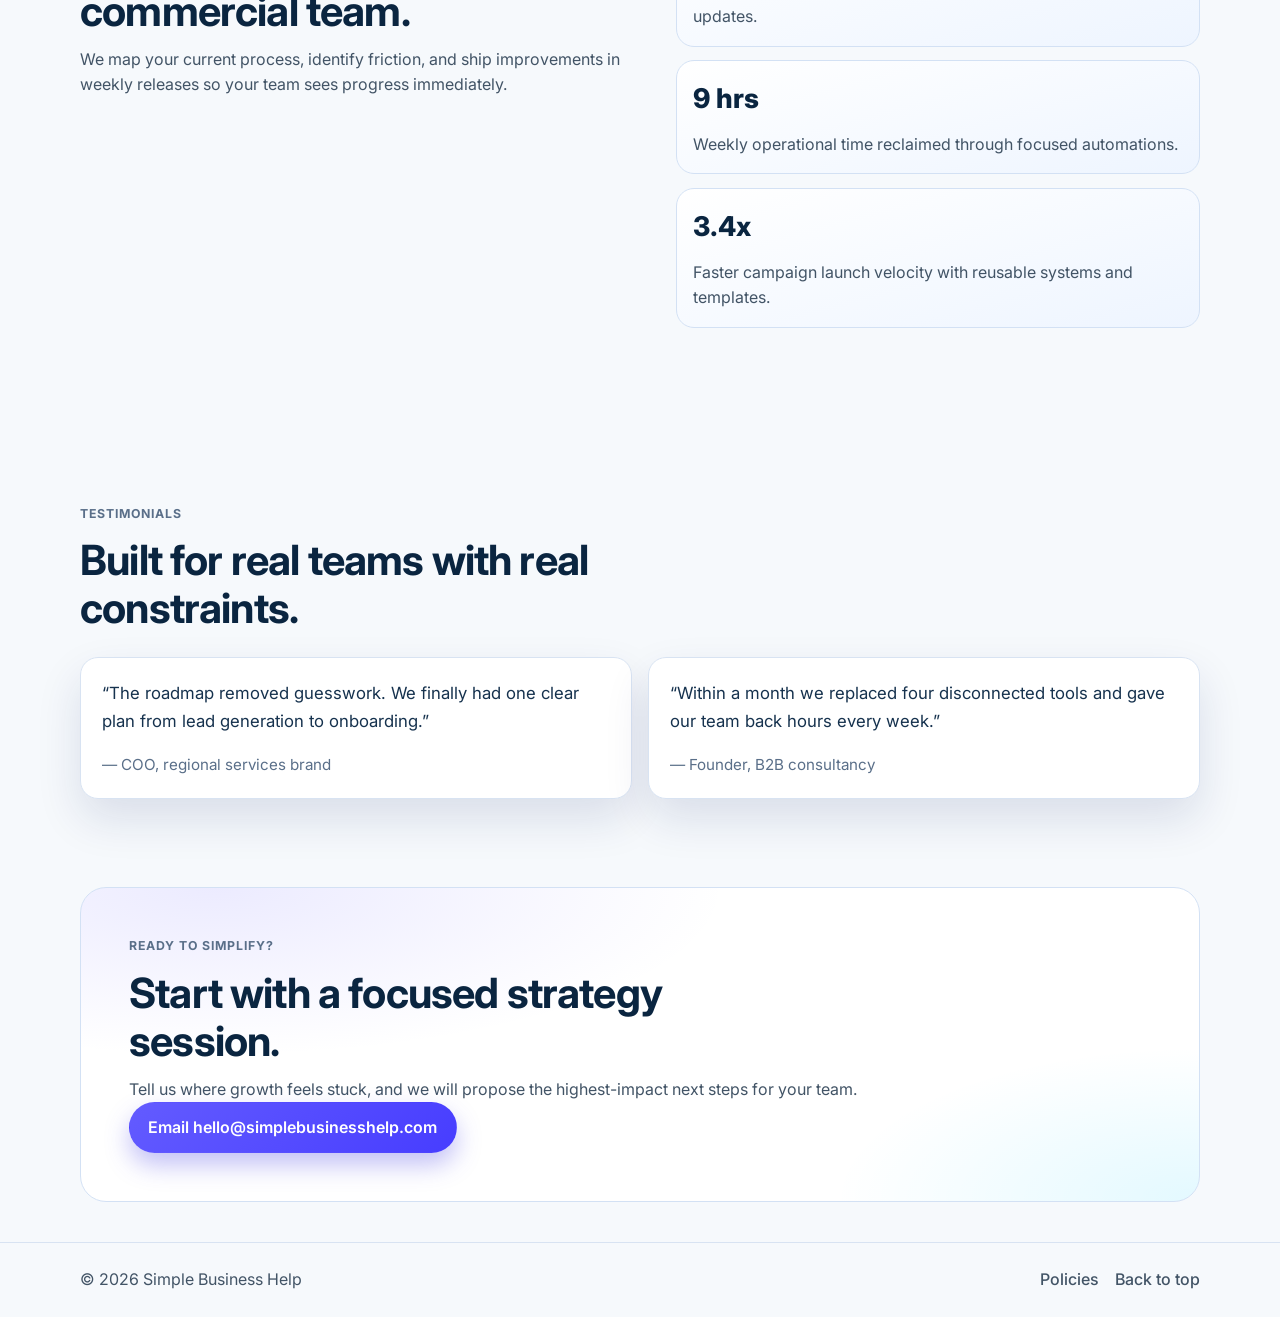
==== commit 27702212: "Add policies page with privacy, terms, and contact details Publish a dedicated policies hub at /poli" ====
--- a/index.html
+++ b/index.html
@@ -139,7 +139,10 @@
     <footer class="site-footer">
       <div class="container footer-wrap">
         <p>© <span id="year"></span> Simple Business Help</p>
-        <a href="#top">Back to top</a>
+        <div class="footer-links">
+          <a href="policies/">Policies</a>
+          <a href="#top">Back to top</a>
+        </div>
       </div>
     </footer>
 
--- a/styles.css
+++ b/styles.css
@@ -306,6 +306,109 @@
   margin: 0;
 }
 
+.footer-links {
+  display: flex;
+  align-items: center;
+  gap: 1rem;
+  flex-wrap: wrap;
+}
+
+.footer-links a {
+  color: var(--muted);
+  text-decoration: none;
+  font-weight: 500;
+}
+
+.policy-hero h1 {
+  max-width: 16ch;
+}
+
+.policy-meta {
+  margin-top: 1.1rem;
+  color: var(--text-soft);
+  font-weight: 600;
+  font-size: 0.95rem;
+}
+
+.policy-shell {
+  display: grid;
+  grid-template-columns: 220px minmax(0, 1fr);
+  gap: 1.5rem 2rem;
+  align-items: start;
+  padding-top: 0;
+}
+
+.policy-toc {
+  position: sticky;
+  top: var(--header-offset);
+  border: 1px solid var(--line);
+  border-radius: 18px;
+  background: var(--surface);
+  box-shadow: var(--shadow);
+  padding: 1.1rem 1.15rem 1.2rem;
+}
+
+.policy-toc nav {
+  display: flex;
+  flex-direction: column;
+  gap: 0.65rem;
+}
+
+.policy-toc a {
+  color: var(--muted);
+  text-decoration: none;
+  font-weight: 500;
+}
+
+.policy-toc a:hover,
+.policy-toc a:focus-visible {
+  color: var(--text);
+}
+
+.policy-article {
+  display: grid;
+  gap: 1rem;
+}
+
+.policy-card h2 {
+  max-width: none;
+}
+
+.policy-card h3 {
+  margin-top: 1.45rem;
+}
+
+.policy-card strong {
+  color: var(--text-strong);
+}
+
+.policy-contact-list {
+  margin: 1rem 0 0;
+  padding: 0;
+  list-style: none;
+  display: grid;
+  gap: 0.75rem;
+}
+
+.policy-contact-list li {
+  display: grid;
+  gap: 0.15rem;
+  color: var(--text-soft);
+  font-size: 0.92rem;
+  font-weight: 600;
+}
+
+.policy-contact-list a {
+  color: var(--text);
+  font-weight: 600;
+  text-decoration: none;
+}
+
+.policy-contact-list a:hover,
+.policy-contact-list a:focus-visible {
+  color: var(--primary-deep);
+}
+
 a:focus-visible,
 button:focus-visible {
   outline: 2px solid var(--ring);
@@ -315,7 +418,9 @@
 .site-nav a:hover,
 .site-nav a:focus-visible,
 .site-footer a:hover,
-.site-footer a:focus-visible {
+.site-footer a:focus-visible,
+.footer-links a:hover,
+.footer-links a:focus-visible {
   color: var(--text);
 }
 
@@ -325,8 +430,13 @@
   }
 
   .product-highlight,
-  .quote-grid {
+  .quote-grid,
+  .policy-shell {
     grid-template-columns: 1fr;
+  }
+
+  .policy-toc {
+    position: static;
   }
 }
 
